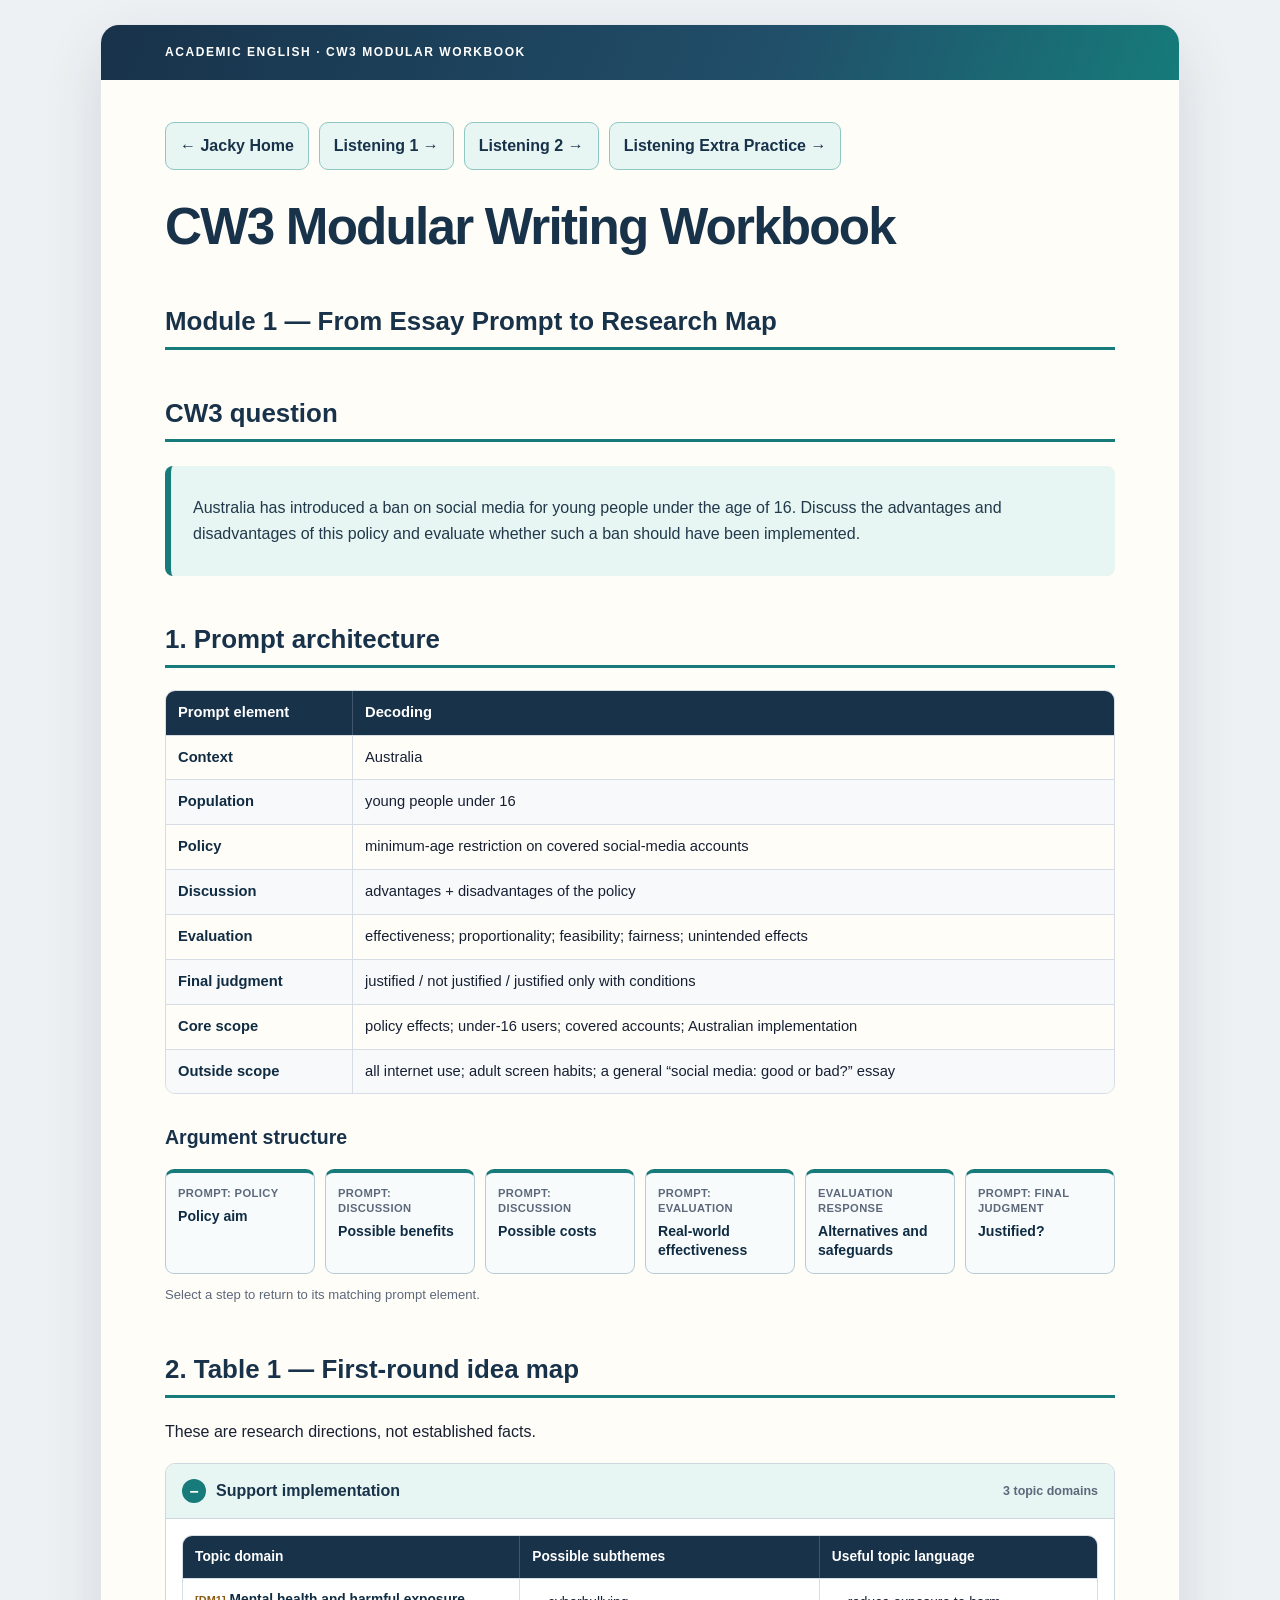
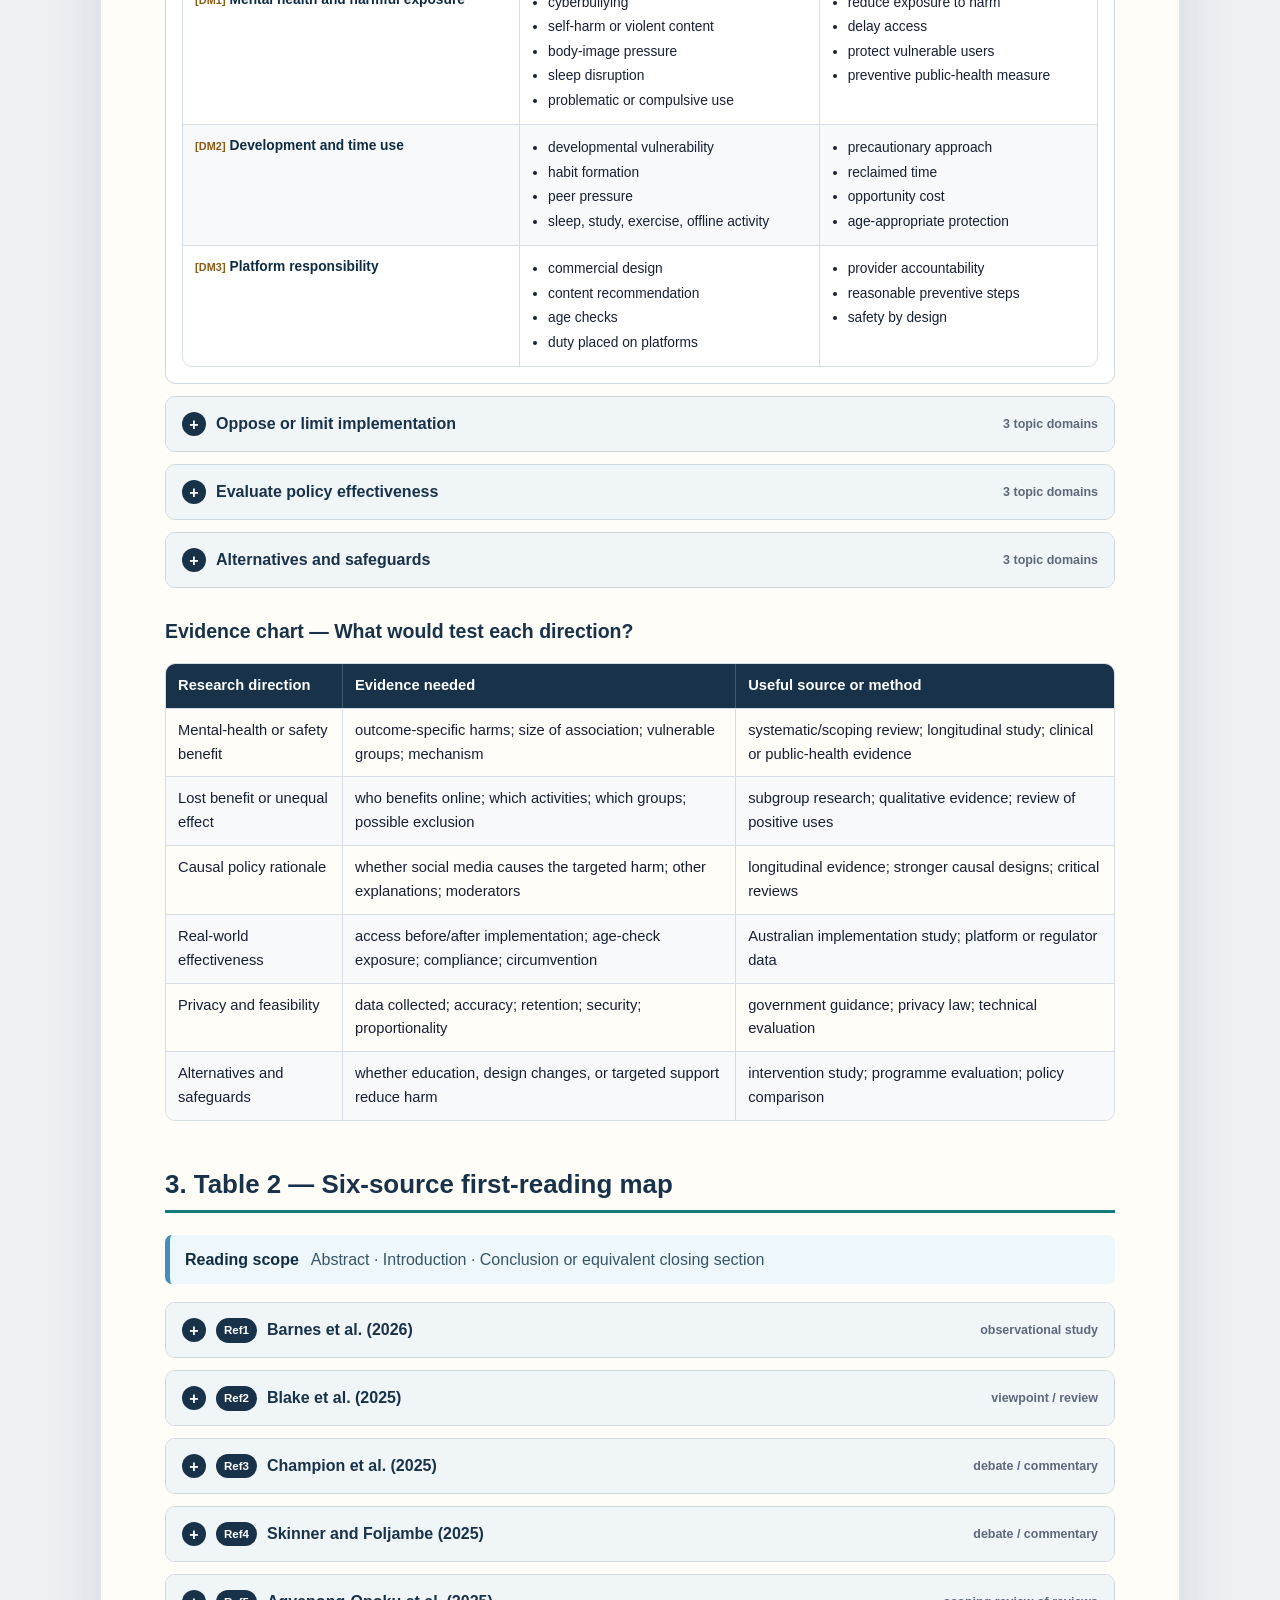
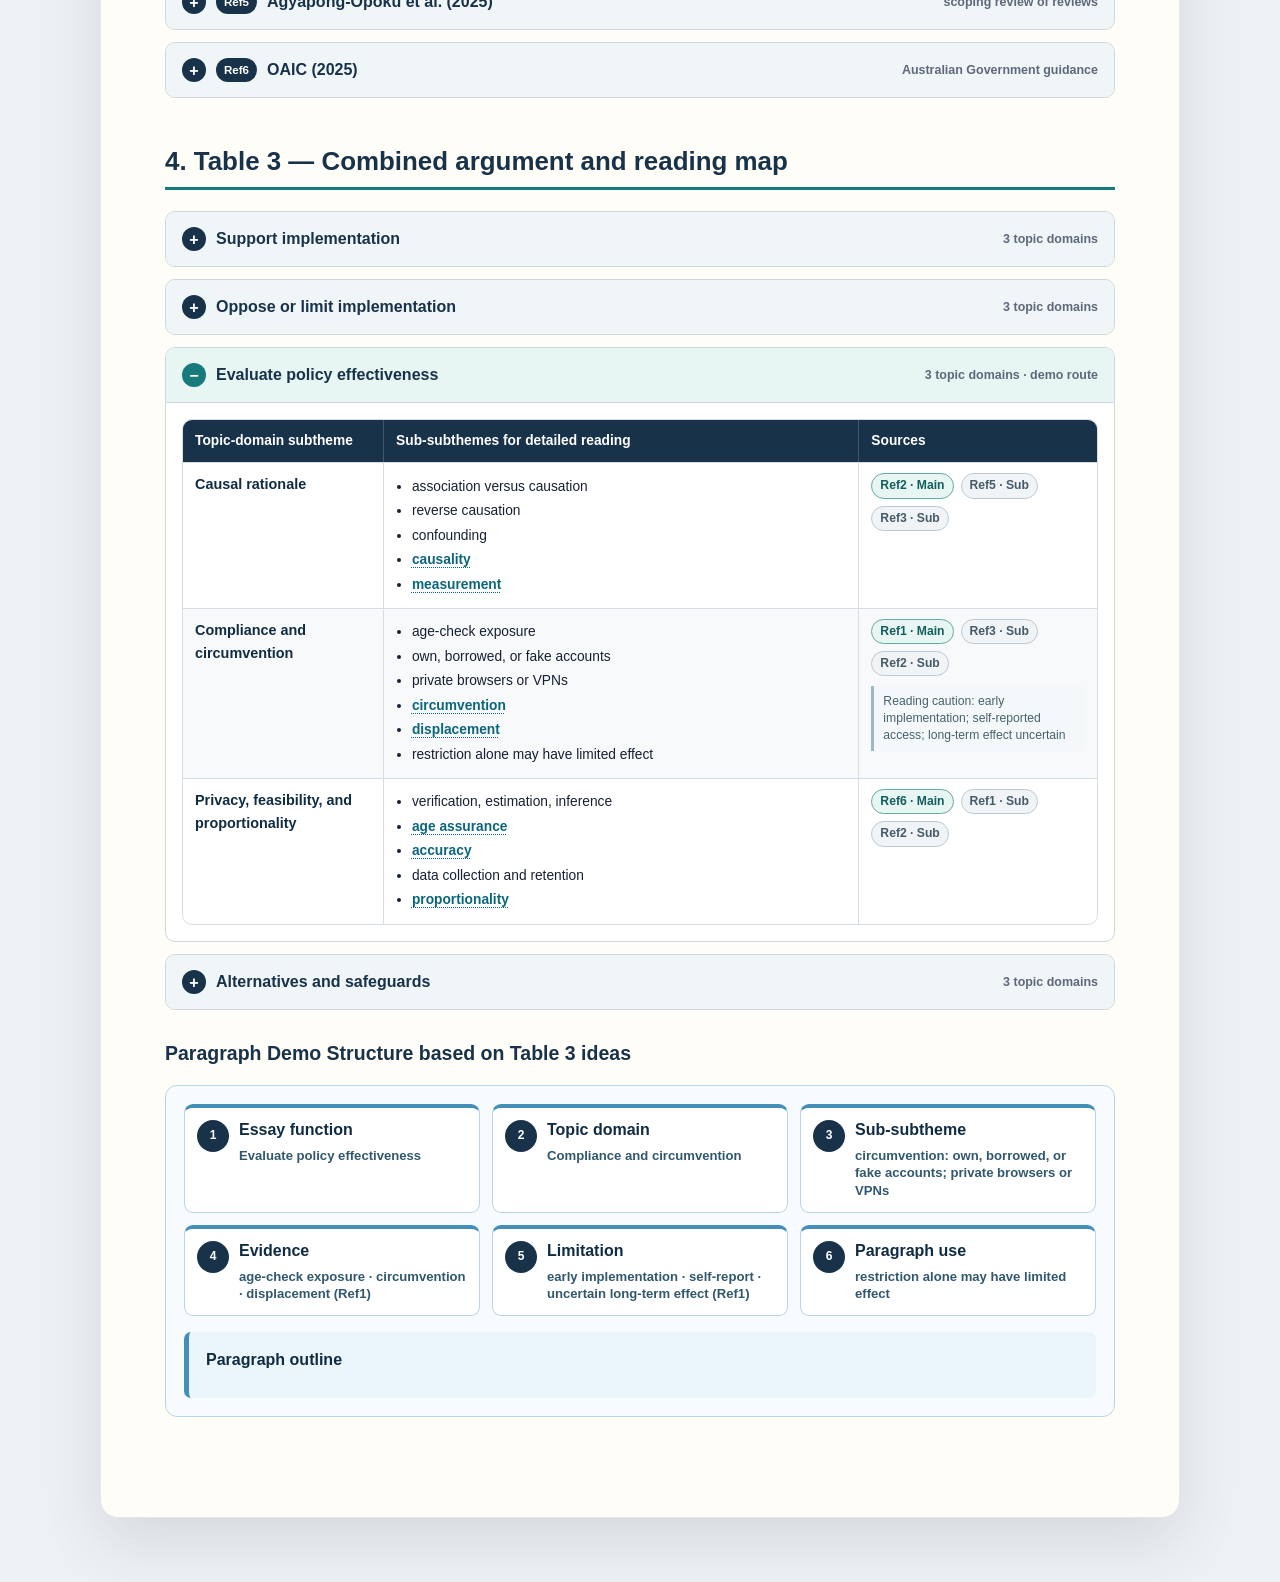
==== essay/index.html @ a4b2166b "Add Jacky learning homepage and Listening 2" ====
<!DOCTYPE html>
<html xmlns="http://www.w3.org/1999/xhtml" lang="en" xml:lang="en">
<head>
  <meta charset="utf-8" />
  <meta name="generator" content="pandoc" />
  <meta name="viewport" content="width=device-width, initial-scale=1.0, user-scalable=yes" />
  <title>Module 1 — Prompt to Research Map · Student</title>
  <style>
    code{white-space: pre-wrap;}
    span.smallcaps{font-variant: small-caps;}
    span.underline{text-decoration: underline;}
    div.column{display: inline-block; vertical-align: top; width: 50%;}
    div.hanging-indent{margin-left: 1.5em; text-indent: -1.5em;}
    ul.task-list{list-style: none;}
    .display.math{display: block; text-align: center; margin: 0.5rem auto;}
  </style>
  <style type="text/css">
:root {
--ink: #172033;
--muted: #5d687b;
--paper: #fffdf8;
--navy: #18324a;
--teal: #167b7a;
--teal-soft: #e7f5f3;
--gold: #d99b2b;
--gold-soft: #fff4d7;
--rose: #b64f64;
--rose-soft: #fff0f3;
--line: #d7dde5;
--scope: #b388ff;
--evidence: #ffd54f;
--reasoning: #64b5f6;
--caution: #ff8a9a;
--implication: #81c784;
}
* { box-sizing: border-box; }
html {
background: #eef1f4;
color: var(--ink);
scroll-behavior: smooth;
}
body {
width: min(1080px, calc(100% - 28px));
margin: 24px auto 64px;
padding: 54px 64px 72px;
background: var(--paper);
border: 1px solid #e3e6ea;
border-radius: 18px;
box-shadow: 0 22px 60px rgba(28, 43, 58, 0.12);
font-family: -apple-system, BlinkMacSystemFont, "Segoe UI", Arial, sans-serif;
font-size: 16px;
line-height: 1.62;
}
body::before {
content: "ACADEMIC ENGLISH · CW3 MODULAR WORKBOOK";
display: block;
margin: -54px -64px 42px;
padding: 18px 64px;
border-radius: 18px 18px 0 0;
background: linear-gradient(110deg, var(--navy), #214e69 62%, var(--teal));
color: #fff;
font-size: 12px;
font-weight: 800;
letter-spacing: 0.13em;
}
h1, h2, h3, h4 {
color: var(--navy);
line-height: 1.2;
break-after: avoid;
}
h1 {
margin: 0 0 8px;
font-size: clamp(2rem, 5vw, 3.2rem);
letter-spacing: -0.035em;
}
h2 {
margin-top: 48px;
padding: 0 0 10px;
border-bottom: 3px solid var(--teal);
font-size: 1.62rem;
}
h3 {
margin-top: 32px;
font-size: 1.22rem;
}
h4 {
margin: 24px 0 8px;
font-size: 1rem;
text-transform: uppercase;
letter-spacing: 0.06em;
}
p { margin: 0.7em 0; }
a {
color: #0e667b;
text-decoration-thickness: 1px;
text-underline-offset: 3px;
}
strong { color: #102c42; }
hr {
margin: 42px 0;
border: 0;
border-top: 1px solid var(--line);
}
blockquote {
margin: 24px 0;
padding: 18px 22px;
border: 0;
border-left: 6px solid var(--teal);
border-radius: 8px;
background: var(--teal-soft);
color: #21394a;
}
blockquote blockquote,
blockquote:has(strong:first-child) {
border-left-color: var(--rose);
background: var(--rose-soft);
}
code {
padding: 0.12em 0.35em;
border-radius: 4px;
background: #eef2f5;
color: #173e56;
font-family: ui-monospace, SFMono-Regular, Menlo, Consolas, monospace;
font-size: 0.9em;
}
ul, ol { padding-left: 1.4em; }
li { margin: 0.32em 0; }
table {
width: 100%;
margin: 18px 0 28px;
border-collapse: separate;
border-spacing: 0;
border: 1px solid var(--line);
border-radius: 10px;
overflow: hidden;
font-size: 0.92rem;
}
thead {
background: var(--navy);
color: #fff;
}
th {
padding: 10px 12px;
border-right: 1px solid rgba(255,255,255,0.18);
text-align: left;
vertical-align: top;
}
td {
padding: 10px 12px;
border-top: 1px solid var(--line);
border-right: 1px solid var(--line);
vertical-align: top;
}
th:last-child, td:last-child { border-right: 0; }
tbody tr:nth-child(even) { background: #f7f9fa; }
.idea-table,
.map-table {
font-size: 0.86rem;
}
.idea-table ul,
.map-table ul {
margin: 0;
padding-left: 1.15em;
}
.idea-table li,
.map-table li {
margin: 0.16em 0;
}
.map-table td[rowspan] {
width: 15%;
border-right: 3px solid #8fc8c3;
background: var(--teal-soft);
color: var(--navy);
}
.map-table td:nth-child(2) {
min-width: 150px;
}
.structure-map {
display: grid;
grid-template-columns: repeat(6, minmax(110px, 1fr));
gap: 10px;
margin: 16px 0 10px;
}
.structure-step {
min-height: 88px;
padding: 13px 12px;
border: 1px solid #b9cbd7;
border-top: 4px solid var(--teal);
border-radius: 9px;
background: #f7fbfc;
color: var(--navy);
font-family: inherit;
font-size: 0.88rem;
line-height: 1.35;
text-decoration: none;
}
a.structure-step:hover,
a.structure-step:focus-visible {
border-color: var(--teal);
background: var(--teal-soft);
outline: 3px solid rgba(22, 123, 122, 0.18);
}
.structure-step strong {
display: block;
margin-top: 6px;
}
.structure-label {
display: block;
color: var(--muted);
font-size: 0.7rem;
font-weight: 800;
letter-spacing: 0.035em;
text-transform: uppercase;
}
.map-note {
margin: 6px 0 22px;
color: var(--muted);
font-size: 0.82rem;
}
.reading-map .structure-step {
display: grid;
grid-template-columns: 26px 1fr;
gap: 8px;
align-items: center;
min-height: 68px;
border-top-color: #438fb8;
}
.reading-map .structure-step strong {
margin: 0;
}
.step-number {
display: grid;
width: 25px;
height: 25px;
place-items: center;
border-radius: 50%;
background: var(--navy);
color: #fff;
font-size: 0.75rem;
font-weight: 900;
}
.toggle-stack {
display: grid;
gap: 12px;
margin: 18px 0 28px;
}
details.knowledge-toggle {
border: 1px solid #cdd7de;
border-radius: 10px;
overflow: hidden;
background: #fff;
}
details.knowledge-toggle summary {
display: flex;
gap: 10px;
align-items: center;
padding: 14px 16px;
cursor: pointer;
list-style: none;
background: #f0f5f7;
color: var(--navy);
}
details.knowledge-toggle summary::-webkit-details-marker {
display: none;
}
details.knowledge-toggle summary::before {
content: "+";
display: grid;
width: 24px;
height: 24px;
flex: 0 0 24px;
place-items: center;
border-radius: 50%;
background: var(--navy);
color: #fff;
font-size: 1rem;
font-weight: 900;
}
details.knowledge-toggle[open] summary::before {
content: "−";
background: var(--teal);
}
details.knowledge-toggle[open] summary {
border-bottom: 1px solid #cdd7de;
background: var(--teal-soft);
}
.toggle-title {
min-width: 0;
flex: 1 1 auto;
font-weight: 850;
}
.toggle-meta {
flex: 0 0 auto;
color: var(--muted);
font-size: 0.78rem;
font-weight: 750;
}
.toggle-body {
padding: 16px;
}
.toggle-body > table {
margin: 0;
}
.source-rank {
flex: 0 0 auto;
padding: 3px 8px;
border-radius: 999px;
background: var(--navy);
color: #fff;
font-size: 0.72rem;
font-weight: 900;
}
.section-scope {
display: flex;
gap: 12px;
align-items: baseline;
margin: 16px 0 10px;
padding: 12px 15px;
border-left: 5px solid #438fb8;
border-radius: 7px;
background: #eef7fb;
}
.section-scope span {
color: #365569;
}
.source-card h3 {
margin: 0 0 14px;
font-size: 1.03rem;
}
.source-card h3 a {
color: #0d6075;
}
.source-card-grid {
display: grid;
grid-template-columns: repeat(2, minmax(0, 1fr));
gap: 12px;
}
.source-card-grid section {
padding: 13px 15px;
border: 1px solid #d8e0e6;
border-radius: 8px;
background: #fbfcfd;
}
.source-card-grid h4 {
margin: 0 0 8px;
color: #35586b;
font-size: 0.76rem;
letter-spacing: 0.045em;
}
.source-card-grid ul {
margin: 0;
padding-left: 1.15em;
}
.keyword-list,
.source-role-list {
display: flex;
flex-wrap: wrap;
gap: 7px;
}
.keyword-map {
display: inline-flex;
gap: 4px;
align-items: center;
}
.domain-mark {
display: inline-block;
white-space: nowrap;
color: #8a5a12;
font-size: 0.68rem;
font-weight: 900;
letter-spacing: 0.01em;
}
.theme-keyword,
.source-role {
display: inline-block;
padding: 4px 8px;
border-radius: 999px;
font-size: 0.76rem;
font-weight: 800;
line-height: 1.25;
scroll-margin-top: 32px;
}
.theme-keyword {
border: 1px solid #a9c8d5;
background: #eef7fb;
color: #214a60;
}
.theme-keyword:target {
outline: 4px solid rgba(217, 155, 43, 0.34);
background: var(--gold-soft);
}
.jump-link {
color: #0a667b;
font-weight: 750;
text-decoration-style: dotted;
}
.source-role {
text-decoration: none;
}
.source-role.main {
border: 1px solid #69aaa5;
background: var(--teal-soft);
color: #125e5d;
}
.source-role.sub {
border: 1px solid #bdc9d2;
background: #f1f4f6;
color: #465b69;
}
.table3-stack {
margin-top: 14px;
}
.combined-map {
width: 100%;
table-layout: fixed;
}
.combined-map .col-topic { width: 22%; }
.combined-map .col-reading { width: 52%; }
.combined-map .col-sources { width: 26%; }
.combined-map td:first-child {
color: var(--navy);
font-size: 0.9rem;
}
.source-caution {
display: block;
margin-top: 10px;
padding: 7px 9px;
border-left: 3px solid #9ab8c8;
background: #f4f8fa;
color: #47616f;
font-size: 0.76rem;
line-height: 1.4;
}
.demo-target {
transition: background-color 160ms ease, box-shadow 160ms ease;
}
.demo-target.demo-selected {
border-radius: 5px;
background: #d6effa;
box-shadow: 0 0 0 3px #d6effa;
}
li.demo-target.demo-selected {
margin-top: 3px;
margin-bottom: 3px;
padding: 3px 6px;
}
summary.demo-target.demo-selected {
border-radius: 0;
background: #dff3fb;
box-shadow: inset 5px 0 0 #438fb8;
}
.paragraph-demo {
margin: 16px 0 28px;
padding: 18px;
border: 1px solid #b9d6e4;
border-radius: 12px;
background: #f8fbfd;
}
.demo-steps {
display: grid;
grid-template-columns: repeat(3, minmax(0, 1fr));
gap: 12px;
}
.demo-step {
display: grid;
grid-template-columns: 32px minmax(0, 1fr);
gap: 10px;
align-items: start;
min-height: 84px;
padding: 12px;
border: 1px solid #b9d6e4;
border-top: 4px solid #438fb8;
border-radius: 9px;
background: #fff;
color: var(--navy);
font: inherit;
text-align: left;
cursor: pointer;
}
.demo-step:hover,
.demo-step:focus-visible {
border-color: var(--teal);
outline: 3px solid rgba(22, 123, 122, 0.18);
}
.demo-step[aria-pressed="true"] {
border-color: #438fb8;
background: #eaf6fb;
}
.demo-step strong {
display: block;
line-height: 1.25;
}
.demo-choice {
display: block;
margin-top: 7px;
color: #31586d;
font-size: 0.82rem;
font-weight: 650;
line-height: 1.35;
}
.demo-outline {
margin-top: 16px;
padding: 15px 17px;
border-left: 5px solid #438fb8;
border-radius: 7px;
background: #eaf6fb;
}
.demo-outline-root {
display: grid;
gap: 10px;
margin: 10px 0 0;
padding: 0;
list-style: none;
}
.demo-outline-group {
padding: 10px 12px;
border: 1px solid #b9d6e4;
border-radius: 7px;
background: #fff;
}
.demo-outline-group > ul {
margin: 7px 0 0;
padding-left: 1.25em;
}
.demo-outline-item {
margin: 6px 0;
}
.research-gap {
margin-top: 5px;
padding: 5px 7px;
border-radius: 5px;
background: var(--gold-soft);
color: #765018;
font-family: inherit;
font-size: 0.8rem;
font-style: italic;
}
.lesson-meta,
.teacher-panel,
.answer-panel,
.model-card,
.practice-card,
.checkpoint {
margin: 22px 0;
padding: 18px 22px;
border-radius: 10px;
break-inside: avoid;
}
.lesson-meta {
border: 1px solid #b9d9d7;
background: var(--teal-soft);
}
.knowledge-strip {
display: grid;
grid-template-columns: max-content 1fr;
gap: 14px;
align-items: start;
margin: 20px 0;
padding: 14px 18px;
border-left: 6px solid var(--teal);
border-radius: 8px;
background: #edf7f6;
}
.knowledge-strip strong {
color: #0f5f5e;
font-size: 0.78rem;
letter-spacing: 0.08em;
text-transform: uppercase;
}
.knowledge-strip.warning {
border-left-color: var(--gold);
background: var(--gold-soft);
}
.knowledge-strip.warning strong { color: #80570c; }
.teacher-panel {
border: 1px solid #e8b9c4;
border-left: 6px solid var(--rose);
background: var(--rose-soft);
}
.teacher-panel::before {
content: "CRYSTAL NOTE";
display: block;
margin-bottom: 7px;
color: #983b50;
font-size: 0.75rem;
font-weight: 900;
letter-spacing: 0.1em;
}
.answer-panel {
border: 1px solid #e5c77f;
border-left: 6px solid var(--gold);
background: var(--gold-soft);
}
.answer-panel::before {
content: "ANSWER / CHECK";
display: block;
margin-bottom: 7px;
color: #80570c;
font-size: 0.75rem;
font-weight: 900;
letter-spacing: 0.1em;
}
.model-card {
border: 1px solid #aecbdc;
border-left: 6px solid #438fb8;
background: #eef7fb;
}
.practice-card {
border: 1px dashed #9ca8b6;
background: #fbfcfd;
}
.checkpoint {
border: 2px solid var(--teal);
background: #f5fbfa;
}
.write-lines {
min-height: 86px;
margin: 12px 0 22px;
background-image: repeating-linear-gradient(
to bottom,
transparent 0,
transparent 29px,
#b9c2cc 30px
);
}
.write-lines.short { min-height: 56px; }
.write-lines.tall { min-height: 145px; }
.annotation-key {
display: grid;
grid-template-columns: repeat(5, minmax(135px, 1fr));
gap: 12px;
margin: 18px 0 26px;
}
.key-card {
display: flex;
flex-direction: column;
gap: 7px;
min-height: 152px;
padding: 14px;
border-radius: 8px;
border: 1px solid rgba(23,32,51,0.12);
font-size: 0.85rem;
}
.key-card strong {
font-size: 0.78rem;
letter-spacing: 0.035em;
}
.key-card .key-question {
min-height: 3.5em;
padding-bottom: 7px;
border-bottom: 1px solid rgba(23,32,51,0.15);
color: #20344a;
font-weight: 750;
line-height: 1.35;
}
.key-card.scope { background: color-mix(in srgb, var(--scope) 38%, white); }
.key-card.evidence { background: color-mix(in srgb, var(--evidence) 45%, white); }
.key-card.reasoning { background: color-mix(in srgb, var(--reasoning) 40%, white); }
.key-card.caution { background: color-mix(in srgb, var(--caution) 38%, white); }
.key-card.implication { background: color-mix(in srgb, var(--implication) 40%, white); }
.annotation-logic {
display: grid;
grid-template-columns: repeat(5, minmax(0, 1fr));
gap: 12px;
margin: 18px 0;
}
.logic-step {
display: grid;
grid-template-columns: 36px 1fr;
gap: 11px;
align-items: start;
padding: 15px;
border: 1px solid #b9cbd5;
border-radius: 10px;
background: #f5f8fa;
}
.logic-step p {
margin: 5px 0 0;
color: #415267;
font-size: 0.9rem;
line-height: 1.45;
}
.step-number {
display: grid;
width: 32px;
height: 32px;
place-items: center;
border-radius: 50%;
background: var(--navy);
color: #fff;
font-weight: 900;
}
.worked-code {
display: grid;
gap: 7px;
margin: 22px 0 28px;
padding: 18px 20px;
border: 1px solid #a9c7d9;
border-left: 6px solid #438fb8;
border-radius: 10px;
background: #f0f7fb;
}
.worked-code > strong {
margin-bottom: 3px;
font-size: 1rem;
}
.worked-code span {
padding-left: 14px;
border-left: 2px solid #b9d4e3;
}
.screening-map {
grid-template-columns: repeat(5, minmax(0, 1fr));
}
.source-screen-card {
margin: 16px 0 26px;
border: 1px solid #b9d6e4;
border-radius: 10px;
background: #f8fbfd;
overflow: hidden;
}
.source-screen-card dl,
.source-profile dl {
margin: 0;
}
.source-screen-card dl > div {
display: grid;
grid-template-columns: 150px 1fr;
border-bottom: 1px solid #dce7ed;
}
.source-screen-card dl > div:last-child {
border-bottom: 0;
}
.source-screen-card dt,
.source-screen-card dd,
.source-profile dt,
.source-profile dd {
margin: 0;
padding: 10px 12px;
}
.source-screen-card dt,
.source-profile dt {
color: var(--navy);
font-weight: 850;
}
.method-note {
display: grid;
grid-template-columns: max-content 1fr;
gap: 13px;
align-items: start;
margin: 18px 0 28px;
padding: 14px 16px;
border: 1px solid #c8d0d7;
border-left: 5px solid #7d8791;
border-radius: 8px;
background: #f5f6f7;
}
.method-note p {
margin: 4px 0 0;
color: #56616c;
font-size: 0.86rem;
}
.source-profile-grid {
display: grid;
grid-template-columns: repeat(3, minmax(0, 1fr));
gap: 14px;
margin: 18px 0 28px;
}
.source-profile {
padding: 16px;
border: 1px solid #b9d6e4;
border-top: 5px solid #438fb8;
border-radius: 10px;
background: #f8fbfd;
}
.source-profile h3 {
margin: 8px 0 12px;
font-size: 1rem;
}
.source-profile dl > div {
border-top: 1px solid #dce7ed;
}
.source-profile dt {
padding: 8px 0 2px;
font-size: 0.76rem;
letter-spacing: 0.04em;
text-transform: uppercase;
}
.source-profile dd {
padding: 0 0 8px;
font-size: 0.86rem;
}
.evidence-role-map {
display: grid;
grid-template-columns: repeat(4, minmax(0, 1fr));
gap: 12px;
margin: 16px 0 24px;
}
.evidence-role-map > div,
.essay-plan-strip > div {
padding: 12px;
border: 1px solid #c6d8e2;
border-radius: 8px;
background: #f5f9fb;
}
.evidence-role-map strong,
.essay-plan-strip strong {
display: block;
color: var(--navy);
}
.evidence-role-map span,
.essay-plan-strip span {
display: block;
margin-top: 4px;
color: #566574;
font-size: 0.82rem;
line-height: 1.35;
}
.essay-plan-strip {
display: grid;
grid-template-columns: repeat(5, minmax(0, 1fr));
gap: 10px;
margin: 16px 0 24px;
}
details.note-group {
margin: 16px 0;
border: 1px solid var(--line);
border-radius: 10px;
background: #fff;
overflow: hidden;
}
details.note-group summary {
padding: 14px 18px;
cursor: pointer;
background: #f1f5f7;
color: var(--navy);
font-weight: 800;
}
details.note-group[open] summary {
border-bottom: 1px solid var(--line);
background: #e8f2f2;
}
.note-wrap { overflow-x: auto; }
.note-table {
margin: 0;
border: 0;
border-radius: 0;
table-layout: fixed;
font-size: 0.78rem;
}
.student-note-table { min-width: 1040px; }
.teacher-note-table { min-width: 1420px; }
.note-table th {
white-space: normal;
vertical-align: bottom;
}
.note-table td {
vertical-align: top;
}
.note-table td:first-child {
white-space: nowrap;
font-weight: 800;
}
.student-note-table th:nth-child(1) { width: 7%; }
.student-note-table th:nth-child(2) { width: 13%; }
.student-note-table th:nth-child(3) { width: 11%; }
.student-note-table th:nth-child(4) { width: 25%; }
.student-note-table th:nth-child(5) { width: 44%; }
.teacher-note-table th:nth-child(1) { width: 5%; }
.teacher-note-table th:nth-child(2) { width: 10%; }
.teacher-note-table th:nth-child(3) { width: 8%; }
.teacher-note-table th:nth-child(4) { width: 9%; }
.teacher-note-table th:nth-child(5) { width: 19%; }
.teacher-note-table th:nth-child(6) { width: 34%; }
.teacher-note-table th:nth-child(7) { width: 15%; }
.ref-label {
display: inline-block;
padding: 3px 7px;
border-radius: 999px;
background: var(--navy);
color: #fff;
font-size: 0.72rem;
font-weight: 900;
line-height: 1.2;
}
.ref-name {
display: block;
margin-top: 6px;
color: #526273;
font-size: 0.74rem;
line-height: 1.3;
}
.tag-stack {
display: flex;
flex-wrap: wrap;
gap: 5px;
}
.tag-method {
border: 1px solid #aeb6bd;
background: #e7eaed;
color: #3f4952;
}
.theme-linkage strong {
display: block;
color: var(--navy);
line-height: 1.3;
}
.theme-linkage ul,
.annotation-note-bullets,
.teacher-check-list {
margin: 6px 0 0;
padding-left: 1.15em;
}
.theme-linkage li,
.annotation-note-bullets li,
.teacher-check-list li {
margin: 4px 0;
line-height: 1.35;
}
.annotation-note-bullets strong,
.teacher-check-list strong {
color: #31485c;
}
.annotation-id-button {
padding: 4px 8px;
border: 1px solid #7aa8bb;
border-radius: 6px;
background: #edf7fa;
color: #0a5e75;
font: inherit;
font-size: 0.82rem;
font-weight: 900;
line-height: 1.2;
text-decoration: underline;
text-decoration-thickness: 1px;
text-underline-offset: 2px;
cursor: pointer;
}
.annotation-id-button:hover,
.annotation-id-button:focus-visible,
.annotation-id-button[aria-expanded="true"] {
border-color: var(--teal);
outline: 3px solid rgba(22, 123, 122, 0.18);
background: #dff2f1;
}
.excerpt-popover[hidden] { display: none !important; }
.excerpt-popover {
position: fixed;
z-index: 1000;
width: min(430px, calc(100vw - 24px));
max-height: min(72vh, 540px);
overflow: auto;
padding: 0;
border: 1px solid #7891a3;
border-radius: 12px;
background: #fffef9;
box-shadow: 0 18px 45px rgba(19, 39, 55, 0.28);
}
.excerpt-popover-head {
display: flex;
gap: 12px;
align-items: center;
justify-content: space-between;
padding: 12px 14px;
border-bottom: 1px solid #cfd8df;
background: var(--navy);
color: #fff;
}
.excerpt-popover-head strong { color: #fff; }
.excerpt-close {
display: grid;
width: 30px;
height: 30px;
flex: 0 0 30px;
place-items: center;
padding: 0;
border: 1px solid rgba(255,255,255,0.5);
border-radius: 50%;
background: transparent;
color: #fff;
font-size: 1.3rem;
line-height: 1;
cursor: pointer;
}
.excerpt-close:focus-visible {
outline: 3px solid rgba(255,255,255,0.45);
}
.excerpt-source {
margin: 0;
padding: 11px 16px 0;
color: #526175;
font-size: 0.82rem;
font-weight: 800;
}
.excerpt-quote {
margin: 10px 16px 12px;
padding: 14px 16px;
border-left-color: var(--gold);
background: #fff8e8;
color: #24364a;
font-family: Georgia, "Times New Roman", serif;
font-size: 0.97rem;
line-height: 1.55;
}
.excerpt-boundary {
margin: 0;
padding: 0 16px 14px;
color: #697588;
font-size: 0.75rem;
}
.tag {
display: inline-block;
padding: 3px 7px;
border: 1px solid rgba(23,32,51,0.18);
border-radius: 999px;
color: #162438;
font-size: 0.72rem;
font-weight: 900;
letter-spacing: 0.02em;
white-space: nowrap;
}
.tag-scope { background: var(--scope); }
.tag-evidence { background: var(--evidence); }
.tag-reasoning { background: var(--reasoning); }
.tag-caution { background: var(--caution); }
.tag-implication { background: var(--implication); }
.source-map {
border-top: 5px solid var(--rose);
}
.source-map th { background: #703748; }
.small {
color: var(--muted);
font-size: 0.84rem;
}
.status-badge {
display: inline-block;
margin: 4px 0 18px;
padding: 5px 10px;
border-radius: 999px;
background: #e9edf2;
color: #465468;
font-size: 0.78rem;
font-weight: 800;
}
@media (max-width: 760px) {
body {
width: 100%;
margin: 0;
padding: 34px 20px 54px;
border: 0;
border-radius: 0;
box-shadow: none;
}
body::before {
margin: -34px -20px 32px;
padding: 15px 20px;
border-radius: 0;
}
.knowledge-strip { grid-template-columns: 1fr; gap: 5px; }
.annotation-logic { grid-template-columns: 1fr; }
.annotation-key { grid-template-columns: 1fr 1fr; }
.key-card { min-height: 0; }
.key-card .key-question { min-height: 0; }
.structure-map { grid-template-columns: 1fr 1fr; }
.demo-steps { grid-template-columns: 1fr; }
.source-card-grid { grid-template-columns: 1fr; }
.source-profile-grid,
.evidence-role-map,
.essay-plan-strip { grid-template-columns: 1fr; }
.source-screen-card dl > div { grid-template-columns: 1fr; }
.source-screen-card dd { padding-top: 0; }
details.knowledge-toggle summary { flex-wrap: wrap; }
.toggle-meta { width: 100%; padding-left: 34px; }
.section-scope { display: grid; gap: 3px; }
table { display: block; overflow-x: auto; }
}
@page {
size: A4;
margin: 14mm;
}
@media print {
html { background: #fff; }
body {
width: auto;
margin: 0;
padding: 0;
border: 0;
border-radius: 0;
box-shadow: none;
font-size: 10.5pt;
}
body::before {
margin: 0 0 18px;
padding: 10px 14px;
border-radius: 0;
}
h1 { font-size: 24pt; }
h2 { margin-top: 28px; font-size: 17pt; }
h3 { font-size: 13pt; }
a { color: inherit; text-decoration: none; }
table { font-size: 8.4pt; }
th, td { padding: 6px 7px; }
.idea-table, .map-table { font-size: 7.8pt; }
.idea-table tr, .map-table tr { break-inside: avoid; }
.structure-map { grid-template-columns: repeat(3, 1fr); }
.structure-step { min-height: 0; padding: 8px; }
.demo-steps { grid-template-columns: repeat(2, 1fr); }
.demo-step { min-height: 0; padding: 8px; }
.demo-choice[hidden] { display: block !important; }
.demo-outline-group[hidden],
.demo-outline-item[hidden] { display: list-item !important; }
.demo-target { background: #dff3fb !important; }
details.knowledge-toggle { break-inside: auto; }
details.source-toggle,
details.idea-toggle {
break-inside: avoid-page;
page-break-inside: avoid;
}
details.knowledge-toggle summary { break-after: avoid; }
details.knowledge-toggle summary::before { display: none; }
details.knowledge-toggle > .toggle-body { display: block !important; }
.source-card-grid { grid-template-columns: 1fr 1fr; }
.source-card-grid section { break-inside: avoid; }
.theme-keyword, .source-role { padding: 2px 5px; }
.source-profile-grid { grid-template-columns: repeat(3, 1fr); gap: 7px; }
.source-profile { padding: 9px; }
.source-profile dt,
.source-profile dd { font-size: 7pt; }
.evidence-role-map { grid-template-columns: repeat(4, 1fr); gap: 6px; }
.essay-plan-strip { grid-template-columns: repeat(5, 1fr); gap: 5px; }
.note-table { font-size: 6.5pt; }
.student-note-table,
.teacher-note-table { min-width: 0; width: 100%; }
.jump-link { color: inherit; text-decoration: none; }
details.note-group > * { display: block !important; }
details.note-group summary { break-after: avoid; }
.annotation-id-button {
padding: 0;
border: 0;
outline: 0;
background: transparent;
color: inherit;
text-decoration: none;
}
.excerpt-popover { display: none !important; }
.teacher-panel, .answer-panel, .model-card, .practice-card, .checkpoint {
break-inside: avoid;
}
}
</style>
<style>
.workspace-resource-nav{display:flex;gap:10px;flex-wrap:wrap;margin:0 0 26px}.workspace-resource-link{display:inline-flex;padding:10px 14px;border:1px solid #8fc8c3;border-radius:9px;background:var(--teal-soft);color:var(--navy);font-weight:800;text-decoration:none}.workspace-resource-link:hover,.workspace-resource-link:focus-visible{border-color:var(--teal);outline:3px solid rgba(22,123,122,.18)}@media print{.workspace-resource-nav{display:none}}
</style>
  <!--[if lt IE 9]>
    <script src="//cdnjs.cloudflare.com/ajax/libs/html5shiv/3.7.3/html5shiv-printshiv.min.js"></script>
  <![endif]-->
</head>
<body>
<nav class="workspace-resource-nav" aria-label="Jacky learning resources">
<a class="workspace-resource-link" href="../">← Jacky Home</a>
<a class="workspace-resource-link" href="../listening-practice/">Listening 1 →</a>
<a class="workspace-resource-link" href="../listening-round-2/">Listening 2 →</a>
<a class="workspace-resource-link" href="../extra-listening-practice/">Listening Extra Practice →</a>
</nav>
<h1 id="cw3-modular-writing-workbook">CW3 Modular Writing Workbook</h1>
<h2 id="module-1--from-essay-prompt-to-research-map">Module 1 — From Essay Prompt to Research Map</h2>
<h2 id="cw3-question">CW3 question</h2>
<blockquote>
<p>Australia has introduced a ban on social media for young people under the age of 16. Discuss the advantages and disadvantages of this policy and evaluate whether such a ban should have been implemented.</p>
</blockquote>
<h2 id="1-prompt-architecture">1. Prompt architecture</h2>
<table>
<thead>
<tr class="header">
<th>Prompt element</th>
<th>Decoding</th>
</tr>
</thead>
<tbody>
<tr class="odd">
<td><strong>Context</strong> <span id="prompt-context"></span></td>
<td>Australia</td>
</tr>
<tr class="even">
<td><strong>Population</strong> <span id="prompt-population"></span></td>
<td>young people under 16</td>
</tr>
<tr class="odd">
<td><strong>Policy</strong> <span id="prompt-policy"></span></td>
<td>minimum-age restriction on covered social-media accounts</td>
</tr>
<tr class="even">
<td><strong>Discussion</strong> <span id="prompt-discussion"></span></td>
<td>advantages + disadvantages of the policy</td>
</tr>
<tr class="odd">
<td><strong>Evaluation</strong> <span id="prompt-evaluation"></span></td>
<td>effectiveness; proportionality; feasibility; fairness; unintended effects</td>
</tr>
<tr class="even">
<td><strong>Final judgment</strong> <span id="prompt-judgment"></span></td>
<td>justified / not justified / justified only with conditions</td>
</tr>
<tr class="odd">
<td><strong>Core scope</strong> <span id="prompt-scope"></span></td>
<td>policy effects; under-16 users; covered accounts; Australian implementation</td>
</tr>
<tr class="even">
<td><strong>Outside scope</strong></td>
<td>all internet use; adult screen habits; a general “social media: good or bad?” essay</td>
</tr>
</tbody>
</table>
<h3 id="argument-structure">Argument structure</h3>
<div class="structure-map argument-map" aria-label="Argument structure mapped to the prompt">
  <a class="structure-step" href="#prompt-policy">
    <span class="structure-label">Prompt: Policy</span>
    <strong>Policy aim</strong>
  </a>
  <a class="structure-step" href="#prompt-discussion">
    <span class="structure-label">Prompt: Discussion</span>
    <strong>Possible benefits</strong>
  </a>
  <a class="structure-step" href="#prompt-discussion">
    <span class="structure-label">Prompt: Discussion</span>
    <strong>Possible costs</strong>
  </a>
  <a class="structure-step" href="#prompt-evaluation">
    <span class="structure-label">Prompt: Evaluation</span>
    <strong>Real-world effectiveness</strong>
  </a>
  <a class="structure-step" href="#prompt-evaluation">
    <span class="structure-label">Evaluation response</span>
    <strong>Alternatives and safeguards</strong>
  </a>
  <a class="structure-step" href="#prompt-judgment">
    <span class="structure-label">Prompt: Final judgment</span>
    <strong>Justified?</strong>
  </a>
</div>

<p class="map-note">Select a step to return to its matching prompt element.</p>

<h2 id="2-table-1--first-round-idea-map">2. Table 1 — First-round idea map</h2>
<p>These are research directions, not established facts.</p>
<div class="toggle-stack">
  <details class="knowledge-toggle idea-toggle" open>
    <summary>
      <span class="toggle-title">Support implementation</span>
      <span class="toggle-meta">3 topic domains</span>
    </summary>
    <div class="toggle-body">
      <table class="idea-table">
        <thead>
          <tr>
            <th>Topic domain</th>
            <th>Possible subthemes</th>
            <th>Useful topic language</th>
          </tr>
        </thead>
        <tbody>
          <tr>
            <td><span class="domain-mark">[DM1]</span> <strong>Mental health and harmful exposure</strong></td>
            <td>
              <ul>
                <li>cyberbullying</li>
                <li>self-harm or violent content</li>
                <li>body-image pressure</li>
                <li>sleep disruption</li>
                <li>problematic or compulsive use</li>
              </ul>
            </td>
            <td>
              <ul>
                <li>reduce exposure to harm</li>
                <li>delay access</li>
                <li>protect vulnerable users</li>
                <li>preventive public-health measure</li>
              </ul>
            </td>
          </tr>
          <tr>
            <td><span class="domain-mark">[DM2]</span> <strong>Development and time use</strong></td>
            <td>
              <ul>
                <li>developmental vulnerability</li>
                <li>habit formation</li>
                <li>peer pressure</li>
                <li>sleep, study, exercise, offline activity</li>
              </ul>
            </td>
            <td>
              <ul>
                <li>precautionary approach</li>
                <li>reclaimed time</li>
                <li>opportunity cost</li>
                <li>age-appropriate protection</li>
              </ul>
            </td>
          </tr>
          <tr>
            <td><span class="domain-mark">[DM3]</span> <strong>Platform responsibility</strong></td>
            <td>
              <ul>
                <li>commercial design</li>
                <li>content recommendation</li>
                <li>age checks</li>
                <li>duty placed on platforms</li>
              </ul>
            </td>
            <td>
              <ul>
                <li>provider accountability</li>
                <li>reasonable preventive steps</li>
                <li>safety by design</li>
              </ul>
            </td>
          </tr>
        </tbody>
      </table>
    </div>
  </details>

  <details class="knowledge-toggle idea-toggle">
    <summary>
      <span class="toggle-title">Oppose or limit implementation</span>
      <span class="toggle-meta">3 topic domains</span>
    </summary>
    <div class="toggle-body">
      <table class="idea-table">
        <thead>
          <tr>
            <th>Topic domain</th>
            <th>Possible subthemes</th>
            <th>Useful topic language</th>
          </tr>
        </thead>
        <tbody>
          <tr>
            <td><span class="domain-mark">[DM4]</span> <strong>Social connection and access</strong></td>
            <td>
              <ul>
                <li>peer connection</li>
                <li>self-expression</li>
                <li>mental-health information</li>
                <li>support for hard-to-reach users</li>
              </ul>
            </td>
            <td>
              <ul>
                <li>loss of beneficial use</li>
                <li>access to support</li>
                <li>online community</li>
                <li>social inclusion</li>
              </ul>
            </td>
          </tr>
          <tr>
            <td><span class="domain-mark">[DM5]</span> <strong>Fairness and unequal effects</strong></td>
            <td>
              <ul>
                <li>marginalised users</li>
                <li>neurodiverse users</li>
                <li>rural or isolated users</li>
                <li>different family resources</li>
              </ul>
            </td>
            <td>
              <ul>
                <li>unequal impact</li>
                <li>one-size-fits-all policy</li>
                <li>disproportionate burden</li>
              </ul>
            </td>
          </tr>
          <tr>
            <td><span class="domain-mark">[DM6]</span> <strong>Skills, disclosure, and hidden use</strong></td>
            <td>
              <ul>
                <li>digital literacy</li>
                <li>resilience</li>
                <li>help-seeking</li>
                <li>fear of admitting hidden use</li>
              </ul>
            </td>
            <td>
              <ul>
                <li>does not build skills</li>
                <li>reduced disclosure</li>
                <li>unsupported return to online spaces</li>
              </ul>
            </td>
          </tr>
        </tbody>
      </table>
    </div>
  </details>

  <details class="knowledge-toggle idea-toggle">
    <summary>
      <span class="toggle-title">Evaluate policy effectiveness</span>
      <span class="toggle-meta">3 topic domains</span>
    </summary>
    <div class="toggle-body">
      <table class="idea-table">
        <thead>
          <tr>
            <th>Topic domain</th>
            <th>Possible subthemes</th>
            <th>Useful topic language</th>
          </tr>
        </thead>
        <tbody>
          <tr>
            <td><span class="domain-mark">[DM7]</span> <strong>Causal evidence</strong></td>
            <td>
              <ul>
                <li>association versus causation</li>
                <li>other causes of poor mental health</li>
                <li>type and quality of use</li>
                <li>different users and contexts</li>
              </ul>
            </td>
            <td>
              <ul>
                <li>causal pathway</li>
                <li>confounding factor</li>
                <li>heterogeneous effects</li>
                <li>evidence quality</li>
              </ul>
            </td>
          </tr>
          <tr>
            <td><span class="domain-mark">[DM8]</span> <strong>Compliance and circumvention</strong></td>
            <td>
              <ul>
                <li>incomplete age checks</li>
                <li>fake or borrowed accounts</li>
                <li>VPNs and private browsers</li>
                <li>movement to less-regulated platforms</li>
              </ul>
            </td>
            <td>
              <ul>
                <li>implementation fidelity</li>
                <li>circumvention</li>
                <li>displacement effect</li>
                <li>real-world compliance</li>
              </ul>
            </td>
          </tr>
          <tr>
            <td><span class="domain-mark">[DM9]</span> <strong>Privacy and feasibility</strong></td>
            <td>
              <ul>
                <li>identity documents</li>
                <li>biometric or behavioural data</li>
                <li>accuracy of age decisions</li>
                <li>data retention and breach risk</li>
              </ul>
            </td>
            <td>
              <ul>
                <li>age assurance</li>
                <li>data minimisation</li>
                <li>necessary and proportionate</li>
                <li>low-intrusion method</li>
              </ul>
            </td>
          </tr>
        </tbody>
      </table>
    </div>
  </details>

  <details class="knowledge-toggle idea-toggle">
    <summary>
      <span class="toggle-title">Alternatives and safeguards</span>
      <span class="toggle-meta">3 topic domains</span>
    </summary>
    <div class="toggle-body">
      <table class="idea-table">
        <thead>
          <tr>
            <th>Topic domain</th>
            <th>Possible subthemes</th>
            <th>Useful topic language</th>
          </tr>
        </thead>
        <tbody>
          <tr>
            <td><span class="domain-mark">[DM10]</span> <strong>Education and support</strong></td>
            <td>
              <ul>
                <li>school digital-literacy programmes</li>
                <li>parent guidance</li>
                <li>help-seeking pathways</li>
                <li>mental-health support</li>
              </ul>
            </td>
            <td>
              <ul>
                <li>harm-minimisation approach</li>
                <li>complementary measure</li>
                <li>capacity building</li>
              </ul>
            </td>
          </tr>
          <tr>
            <td><span class="domain-mark">[DM11]</span> <strong>Platform design and accountability</strong></td>
            <td>
              <ul>
                <li>safer recommendation systems</li>
                <li>content moderation</li>
                <li>reporting and support tools</li>
                <li>provider responsibility</li>
              </ul>
            </td>
            <td>
              <ul>
                <li>system-level prevention</li>
                <li>safety by design</li>
                <li>platform accountability</li>
              </ul>
            </td>
          </tr>
          <tr>
            <td><span class="domain-mark">[DM12]</span> <strong>Targeted and privacy-preserving measures</strong></td>
            <td>
              <ul>
                <li>target harmful content or problematic use</li>
                <li>binary 16+ decisions</li>
                <li>short retention periods</li>
                <li>support for high-risk groups</li>
              </ul>
            </td>
            <td>
              <ul>
                <li>targeted intervention</li>
                <li>privacy-preserving safeguard</li>
                <li>least-intrusive option</li>
              </ul>
            </td>
          </tr>
        </tbody>
      </table>
    </div>
  </details>
</div>

<h3 id="evidence-chart--what-would-test-each-direction">Evidence chart — What would test each direction?</h3>
<table>
<thead>
<tr class="header">
<th>Research direction</th>
<th>Evidence needed</th>
<th>Useful source or method</th>
</tr>
</thead>
<tbody>
<tr class="odd">
<td>Mental-health or safety benefit</td>
<td>outcome-specific harms; size of association; vulnerable groups; mechanism</td>
<td>systematic/scoping review; longitudinal study; clinical or public-health evidence</td>
</tr>
<tr class="even">
<td>Lost benefit or unequal effect</td>
<td>who benefits online; which activities; which groups; possible exclusion</td>
<td>subgroup research; qualitative evidence; review of positive uses</td>
</tr>
<tr class="odd">
<td>Causal policy rationale</td>
<td>whether social media causes the targeted harm; other explanations; moderators</td>
<td>longitudinal evidence; stronger causal designs; critical reviews</td>
</tr>
<tr class="even">
<td>Real-world effectiveness</td>
<td>access before/after implementation; age-check exposure; compliance; circumvention</td>
<td>Australian implementation study; platform or regulator data</td>
</tr>
<tr class="odd">
<td>Privacy and feasibility</td>
<td>data collected; accuracy; retention; security; proportionality</td>
<td>government guidance; privacy law; technical evaluation</td>
</tr>
<tr class="even">
<td>Alternatives and safeguards</td>
<td>whether education, design changes, or targeted support reduce harm</td>
<td>intervention study; programme evaluation; policy comparison</td>
</tr>
</tbody>
</table>
<h2 id="3-table-2--six-source-first-reading-map">3. Table 2 — Six-source first-reading map</h2>
<div class="section-scope">
  <strong>Reading scope</strong>
  <span>Abstract · Introduction · Conclusion or equivalent closing section</span>
</div>

<div class="toggle-stack source-stack">
  <details class="knowledge-toggle source-toggle" id="source-new1">
    <summary>
      <span class="source-rank">Ref1</span>
      <span class="toggle-title">Barnes et al. (2026)</span>
      <span class="toggle-meta">observational study</span>
    </summary>
    <div class="toggle-body source-card">
      <h3><a href="https://doi.org/10.1136/bmj-2026-363695">Assessing early effects of Australia&#39;s Social Media Minimum Age Act</a></h3>
      <div class="source-card-grid">
        <section>
          <h4>Research direction</h4>
          <ul>
            <li>early policy effectiveness <span class="domain-mark">[DM8]</span></li>
            <li>implementation in Australia <span class="domain-mark">[DM8]</span></li>
          </ul>
        </section>
        <section>
          <h4>Source type / method</h4>
          <ul>
            <li>observational study</li>
            <li>436 at baseline; 408 at follow-up</li>
            <li>regression-discontinuity analysis</li>
            <li>self-reported use</li>
          </ul>
        </section>
        <section>
          <h4>Important idea</h4>
          <ul>
            <li>under-16 access remained common <span class="domain-mark">[DM8]</span></li>
            <li>age-check exposure was incomplete <span class="domain-mark">[DM8]</span></li>
            <li>no clear early threshold effect established <span class="domain-mark">[DM8]</span></li>
            <li>longer-term effects remain uncertain <span class="domain-mark">[DM8]</span></li>
          </ul>
        </section>
        <section>
          <h4>Theme keywords</h4>
          <div class="keyword-list">
            <span class="keyword-map"><span class="theme-keyword" id="kw-new1-effectiveness">effectiveness</span><span class="domain-mark">[DM8]</span></span>
            <span class="keyword-map"><span class="theme-keyword" id="kw-new1-compliance">compliance</span><span class="domain-mark">[DM8]</span></span>
            <span class="keyword-map"><span class="theme-keyword" id="kw-new1-circumvention">circumvention</span><span class="domain-mark">[DM8]</span></span>
            <span class="keyword-map"><span class="theme-keyword" id="kw-new1-displacement">displacement</span><span class="domain-mark">[DM8]</span></span>
            <span class="keyword-map"><span class="theme-keyword" id="kw-new1-uncertainty">uncertainty</span><span class="domain-mark">[DM8]</span></span>
          </div>
        </section>
      </div>
    </div>
  </details>

  <details class="knowledge-toggle source-toggle" id="source-new2">
    <summary>
      <span class="source-rank">Ref2</span>
      <span class="toggle-title">Blake et al. (2025)</span>
      <span class="toggle-meta">viewpoint / review</span>
    </summary>
    <div class="toggle-body source-card">
      <h3><a href="https://doi.org/10.1177/00048674241308692">Will restricting the age of access to social media reduce mental illness in Australian youth?</a></h3>
      <div class="source-card-grid">
        <section>
          <h4>Research direction</h4>
          <ul>
            <li>causal-evidence test <span class="domain-mark">[DM7]</span></li>
            <li>policy feasibility and unintended effects <span class="domain-mark">[DM7]</span> <span class="domain-mark">[DM9]</span></li>
          </ul>
        </section>
        <section>
          <h4>Source type / method</h4>
          <ul>
            <li>peer-reviewed viewpoint/review</li>
            <li>reviews, measurement research, Australian evidence</li>
            <li>no policy-effect dataset</li>
          </ul>
        </section>
        <section>
          <h4>Important idea</h4>
          <ul>
            <li>specific harms matter <span class="domain-mark">[DM1]</span></li>
            <li>current evidence does not prove one simple causal pathway <span class="domain-mark">[DM7]</span></li>
            <li>policy must be feasible and avoid unintended harm <span class="domain-mark">[DM7]</span> <span class="domain-mark">[DM9]</span></li>
            <li>real-world evaluation is needed <span class="domain-mark">[DM8]</span></li>
          </ul>
        </section>
        <section>
          <h4>Theme keywords</h4>
          <div class="keyword-list">
            <span class="keyword-map"><span class="theme-keyword" id="kw-new2-causality">causality</span><span class="domain-mark">[DM7]</span></span>
            <span class="keyword-map"><span class="theme-keyword" id="kw-new2-measurement">measurement</span><span class="domain-mark">[DM7]</span></span>
            <span class="keyword-map"><span class="theme-keyword" id="kw-new2-heterogeneity">heterogeneity</span><span class="domain-mark">[DM7]</span></span>
            <span class="keyword-map"><span class="theme-keyword" id="kw-new2-beneficial-use">beneficial use</span><span class="domain-mark">[DM4]</span></span>
            <span class="keyword-map"><span class="theme-keyword" id="kw-new2-unintended-harm">unintended harm</span><span class="domain-mark">[DM5]</span></span>
          </div>
        </section>
      </div>
    </div>
  </details>

  <details class="knowledge-toggle source-toggle" id="source-new3">
    <summary>
      <span class="source-rank">Ref3</span>
      <span class="toggle-title">Champion et al. (2025)</span>
      <span class="toggle-meta">debate / commentary</span>
    </summary>
    <div class="toggle-body source-card">
      <h3><a href="https://doi.org/10.1111/camh.70032">Beyond the ban</a></h3>
      <div class="source-card-grid">
        <section>
          <h4>Research direction</h4>
          <ul>
            <li>limits of prohibition <span class="domain-mark">[DM8]</span></li>
            <li>harm-minimisation alternatives <span class="domain-mark">[DM10]</span> <span class="domain-mark">[DM11]</span> <span class="domain-mark">[DM12]</span></li>
          </ul>
        </section>
        <section>
          <h4>Source type / method</h4>
          <ul>
            <li>peer-reviewed debate/commentary</li>
            <li>short research synthesis</li>
            <li>policy analogy</li>
          </ul>
        </section>
        <section>
          <h4>Important idea</h4>
          <ul>
            <li>possible protection and time benefits <span class="domain-mark">[DM1]</span> <span class="domain-mark">[DM2]</span></li>
            <li>circumvention and lost benefits may weaken the policy <span class="domain-mark">[DM4]</span> <span class="domain-mark">[DM8]</span></li>
            <li>restriction alone does not build digital skills <span class="domain-mark">[DM6]</span> <span class="domain-mark">[DM10]</span></li>
            <li>coordinated response recommended <span class="domain-mark">[DM10]</span> <span class="domain-mark">[DM11]</span> <span class="domain-mark">[DM12]</span></li>
          </ul>
        </section>
        <section>
          <h4>Theme keywords</h4>
          <div class="keyword-list">
            <span class="keyword-map"><span class="theme-keyword" id="kw-new3-circumvention">circumvention</span><span class="domain-mark">[DM8]</span></span>
            <span class="keyword-map"><span class="theme-keyword" id="kw-new3-social-support">social support</span><span class="domain-mark">[DM4]</span></span>
            <span class="keyword-map"><span class="theme-keyword" id="kw-new3-digital-literacy">digital literacy</span><span class="domain-mark">[DM6]</span><span class="domain-mark">[DM10]</span></span>
            <span class="keyword-map"><span class="theme-keyword" id="kw-new3-help-seeking">help-seeking</span><span class="domain-mark">[DM4]</span><span class="domain-mark">[DM6]</span><span class="domain-mark">[DM10]</span></span>
            <span class="keyword-map"><span class="theme-keyword" id="kw-new3-platform-accountability">platform accountability</span><span class="domain-mark">[DM3]</span><span class="domain-mark">[DM11]</span></span>
          </div>
        </section>
      </div>
    </div>
  </details>

  <details class="knowledge-toggle source-toggle" id="source-new4">
    <summary>
      <span class="source-rank">Ref4</span>
      <span class="toggle-title">Skinner and Foljambe (2025)</span>
      <span class="toggle-meta">debate / commentary</span>
    </summary>
    <div class="toggle-body source-card">
      <h3><a href="https://doi.org/10.1111/camh.70037">It is time to take a precautionary approach</a></h3>
      <div class="source-card-grid">
        <section>
          <h4>Research direction</h4>
          <ul>
            <li>strongest case for restriction <span class="domain-mark">[DM1]</span> <span class="domain-mark">[DM2]</span></li>
            <li>precaution under uncertainty <span class="domain-mark">[DM2]</span></li>
          </ul>
        </section>
        <section>
          <h4>Source type / method</h4>
          <ul>
            <li>peer-reviewed debate/commentary</li>
            <li>clinical experience + cited studies and reports</li>
            <li>UK perspective</li>
          </ul>
        </section>
        <section>
          <h4>Important idea</h4>
          <ul>
            <li>serious possible harm justifies preventive action <span class="domain-mark">[DM1]</span></li>
            <li>children are developmentally vulnerable <span class="domain-mark">[DM2]</span></li>
            <li>platforms should carry greater safety responsibility <span class="domain-mark">[DM3]</span> <span class="domain-mark">[DM11]</span></li>
            <li>restriction should include strict age checks and public-health support <span class="domain-mark">[DM8]</span> <span class="domain-mark">[DM10]</span></li>
          </ul>
        </section>
        <section>
          <h4>Theme keywords</h4>
          <div class="keyword-list">
            <span class="keyword-map"><span class="theme-keyword" id="kw-new4-precaution">precautionary principle</span><span class="domain-mark">[DM2]</span></span>
            <span class="keyword-map"><span class="theme-keyword" id="kw-new4-vulnerability">vulnerability</span><span class="domain-mark">[DM2]</span></span>
            <span class="keyword-map"><span class="theme-keyword" id="kw-new4-harmful-content">harmful content</span><span class="domain-mark">[DM1]</span></span>
            <span class="keyword-map"><span class="theme-keyword" id="kw-new4-problematic-use">problematic use</span><span class="domain-mark">[DM1]</span></span>
            <span class="keyword-map"><span class="theme-keyword" id="kw-new4-platform-responsibility">platform responsibility</span><span class="domain-mark">[DM3]</span><span class="domain-mark">[DM11]</span></span>
          </div>
        </section>
      </div>
    </div>
  </details>

  <details class="knowledge-toggle source-toggle" id="source-new5">
    <summary>
      <span class="source-rank">Ref5</span>
      <span class="toggle-title">Agyapong-Opoku et al. (2025)</span>
      <span class="toggle-meta">scoping review of reviews</span>
    </summary>
    <div class="toggle-body source-card">
      <h3><a href="https://doi.org/10.3390/bs15050574">Effects of social media use on youth and adolescent mental health</a></h3>
      <div class="source-card-grid">
        <section>
          <h4>Research direction</h4>
          <ul>
            <li>broad harms-and-benefits evidence <span class="domain-mark">[DM1]</span> <span class="domain-mark">[DM4]</span></li>
            <li>why outcomes differ <span class="domain-mark">[DM5]</span> <span class="domain-mark">[DM7]</span></li>
          </ul>
        </section>
        <section>
          <h4>Source type / method</h4>
          <ul>
            <li>scoping review of reviews</li>
            <li>43 reviews from 1,005 records</li>
            <li>four research databases</li>
          </ul>
        </section>
        <section>
          <h4>Important idea</h4>
          <ul>
            <li>negative associations appear often <span class="domain-mark">[DM1]</span></li>
            <li>positive, mixed, and null findings also occur <span class="domain-mark">[DM4]</span> <span class="domain-mark">[DM7]</span></li>
            <li>pattern, purpose, user, and context matter <span class="domain-mark">[DM5]</span> <span class="domain-mark">[DM7]</span></li>
            <li>targeted research and digital-literacy responses are needed <span class="domain-mark">[DM6]</span> <span class="domain-mark">[DM10]</span> <span class="domain-mark">[DM12]</span></li>
          </ul>
        </section>
        <section>
          <h4>Theme keywords</h4>
          <div class="keyword-list">
            <span class="keyword-map"><span class="theme-keyword" id="kw-new5-depression-anxiety">depression and anxiety</span><span class="domain-mark">[DM1]</span></span>
            <span class="keyword-map"><span class="theme-keyword" id="kw-new5-problematic-passive-use">problematic or passive use</span><span class="domain-mark">[DM1]</span><span class="domain-mark">[DM12]</span></span>
            <span class="keyword-map"><span class="theme-keyword" id="kw-new5-social-support">social support</span><span class="domain-mark">[DM4]</span></span>
            <span class="keyword-map"><span class="theme-keyword" id="kw-new5-moderators">moderators</span><span class="domain-mark">[DM5]</span><span class="domain-mark">[DM7]</span></span>
            <span class="keyword-map"><span class="theme-keyword" id="kw-new5-targeted-response">targeted response</span><span class="domain-mark">[DM12]</span></span>
          </div>
        </section>
      </div>
    </div>
  </details>

  <details class="knowledge-toggle source-toggle" id="source-new6">
    <summary>
      <span class="source-rank">Ref6</span>
      <span class="toggle-title">OAIC (2025)</span>
      <span class="toggle-meta">Australian Government guidance</span>
    </summary>
    <div class="toggle-body source-card">
      <h3><a href="https://www.oaic.gov.au/privacy/privacy-legislation/related-legislation/social-media-minimum-age">Privacy guidance on Part 4A</a></h3>
      <div class="source-card-grid">
        <section>
          <h4>Research direction</h4>
          <ul>
            <li>policy scope <span class="domain-mark">[DM3]</span> <span class="domain-mark">[DM9]</span></li>
            <li>privacy cost and safeguards <span class="domain-mark">[DM9]</span> <span class="domain-mark">[DM12]</span></li>
          </ul>
        </section>
        <section>
          <h4>Source type / method</h4>
          <ul>
            <li>Australian Government guidance</li>
            <li>legal and regulatory interpretation</li>
            <li>not an outcome study</li>
          </ul>
        </section>
        <section>
          <h4>Important idea</h4>
          <ul>
            <li>platforms must take reasonable steps <span class="domain-mark">[DM3]</span> <span class="domain-mark">[DM11]</span></li>
            <li>age assurance can create privacy and accuracy risks <span class="domain-mark">[DM9]</span></li>
            <li>methods should be necessary and proportionate <span class="domain-mark">[DM9]</span> <span class="domain-mark">[DM12]</span></li>
            <li>collection and retention should be minimised <span class="domain-mark">[DM9]</span> <span class="domain-mark">[DM12]</span></li>
          </ul>
        </section>
        <section>
          <h4>Theme keywords</h4>
          <div class="keyword-list">
            <span class="keyword-map"><span class="theme-keyword" id="kw-new6-age-assurance">age assurance</span><span class="domain-mark">[DM9]</span></span>
            <span class="keyword-map"><span class="theme-keyword" id="kw-new6-privacy">privacy</span><span class="domain-mark">[DM9]</span></span>
            <span class="keyword-map"><span class="theme-keyword" id="kw-new6-data-minimisation">data minimisation</span><span class="domain-mark">[DM9]</span><span class="domain-mark">[DM12]</span></span>
            <span class="keyword-map"><span class="theme-keyword" id="kw-new6-accuracy">accuracy</span><span class="domain-mark">[DM9]</span></span>
            <span class="keyword-map"><span class="theme-keyword" id="kw-new6-proportionality">proportionality</span><span class="domain-mark">[DM9]</span><span class="domain-mark">[DM12]</span></span>
          </div>
        </section>
      </div>
    </div>
  </details>
</div>

<h2 id="4-table-3--combined-argument-and-reading-map">4. Table 3 — Combined argument and reading map</h2>
<div class="toggle-stack table3-stack">
  <details class="knowledge-toggle map-toggle">
    <summary>
      <span class="toggle-title">Support implementation</span>
      <span class="toggle-meta">3 topic domains</span>
    </summary>
    <div class="toggle-body">
      <table class="map-table combined-map">
        <colgroup><col class="col-topic"><col class="col-reading"><col class="col-sources"></colgroup>
        <thead><tr><th>Topic-domain subtheme</th><th>Sub-subthemes for detailed reading</th><th>Sources</th></tr></thead>
        <tbody>
          <tr>
            <td><strong>Mental health and harmful exposure</strong></td>
            <td><ul><li>cyberbullying</li><li>self-harm content</li><li>body image</li><li>sleep</li><li><a class="jump-link" href="#kw-new4-problematic-use">problematic use</a></li></ul></td>
            <td><div class="source-role-list"><a class="source-role main jump-link" href="#source-new5">Ref5 · Main</a><a class="source-role sub jump-link" href="#source-new4">Ref4 · Sub</a><a class="source-role sub jump-link" href="#source-new2">Ref2 · Sub</a></div></td>
          </tr>
          <tr>
            <td><strong>Developmental vulnerability</strong></td>
            <td><ul><li>burden of proof</li><li>severity of possible harm</li><li><a class="jump-link" href="#kw-new4-precaution">precautionary principle</a></li><li>action under uncertainty</li></ul></td>
            <td><div class="source-role-list"><a class="source-role main jump-link" href="#source-new4">Ref4 · Main</a><a class="source-role sub jump-link" href="#source-new5">Ref5 · Sub</a></div></td>
          </tr>
          <tr>
            <td><strong>Protection and time reallocation</strong></td>
            <td><ul><li>reduced harmful exposure</li><li>sleep or study time</li><li>offline activity</li><li>measured versus predicted benefit</li></ul></td>
            <td><div class="source-role-list"><a class="source-role main jump-link" href="#source-new3">Ref3 · Main</a><a class="source-role sub jump-link" href="#source-new1">Ref1 · Sub</a></div></td>
          </tr>
        </tbody>
      </table>
    </div>
  </details>

  <details class="knowledge-toggle map-toggle">
    <summary>
      <span class="toggle-title">Oppose or limit implementation</span>
      <span class="toggle-meta">3 topic domains</span>
    </summary>
    <div class="toggle-body">
      <table class="map-table combined-map">
        <colgroup><col class="col-topic"><col class="col-reading"><col class="col-sources"></colgroup>
        <thead><tr><th>Topic-domain subtheme</th><th>Sub-subthemes for detailed reading</th><th>Sources</th></tr></thead>
        <tbody>
          <tr>
            <td><strong>Social connection and support</strong></td>
            <td><ul><li>peer connection</li><li>reduced isolation</li><li>self-expression</li><li><a class="jump-link" href="#kw-new3-social-support">social support</a></li><li><a class="jump-link" href="#kw-new3-help-seeking">help-seeking</a></li></ul></td>
            <td><div class="source-role-list"><a class="source-role main jump-link" href="#source-new5">Ref5 · Main</a><a class="source-role main jump-link" href="#source-new2">Ref2 · Main</a><a class="source-role sub jump-link" href="#source-new3">Ref3 · Sub</a></div></td>
          </tr>
          <tr>
            <td><strong>Fairness and subgroup effects</strong></td>
            <td><ul><li>who loses access</li><li>who faces greater harm</li><li>family and socioeconomic context</li><li><a class="jump-link" href="#kw-new5-moderators">moderators</a></li><li>one-size-fits-all risk</li></ul></td>
            <td><div class="source-role-list"><a class="source-role main jump-link" href="#source-new2">Ref2 · Main</a><a class="source-role sub jump-link" href="#source-new5">Ref5 · Sub</a><a class="source-role sub jump-link" href="#source-new4">Ref4 · Sub</a></div></td>
          </tr>
          <tr>
            <td><strong>Skills, disclosure, and hidden use</strong></td>
            <td><ul><li><a class="jump-link" href="#kw-new3-digital-literacy">digital literacy</a></li><li>resilience</li><li>fear of disclosure</li><li>future online participation</li></ul></td>
            <td><div class="source-role-list"><a class="source-role main jump-link" href="#source-new3">Ref3 · Main</a><a class="source-role sub jump-link" href="#source-new2">Ref2 · Sub</a><a class="source-role sub jump-link" href="#source-new5">Ref5 · Sub</a></div></td>
          </tr>
        </tbody>
      </table>
    </div>
  </details>

  <details class="knowledge-toggle map-toggle" id="table3-effectiveness" open>
    <summary id="demo-table3-function" class="demo-target">
      <span class="toggle-title">Evaluate policy effectiveness</span>
      <span class="toggle-meta">3 topic domains · demo route</span>
    </summary>
    <div class="toggle-body">
      <table class="map-table combined-map">
        <colgroup><col class="col-topic"><col class="col-reading"><col class="col-sources"></colgroup>
        <thead><tr><th>Topic-domain subtheme</th><th>Sub-subthemes for detailed reading</th><th>Sources</th></tr></thead>
        <tbody>
          <tr>
            <td><strong>Causal rationale</strong></td>
            <td><ul><li>association versus causation</li><li>reverse causation</li><li>confounding</li><li><a class="jump-link" href="#kw-new2-causality">causality</a></li><li><a class="jump-link" href="#kw-new2-measurement">measurement</a></li></ul></td>
            <td><div class="source-role-list"><a class="source-role main jump-link" href="#source-new2">Ref2 · Main</a><a class="source-role sub jump-link" href="#source-new5">Ref5 · Sub</a><a class="source-role sub jump-link" href="#source-new3">Ref3 · Sub</a></div></td>
          </tr>
          <tr class="demo-route-row">
            <td><strong id="demo-table3-topic" class="demo-target">Compliance and circumvention</strong></td>
            <td>
              <ul>
                <li>age-check exposure</li>
                <li>own, borrowed, or fake accounts</li>
                <li>private browsers or VPNs</li>
                <li id="demo-table3-subtheme" class="demo-target"><a class="jump-link" href="#kw-new1-circumvention">circumvention</a></li>
                <li><a class="jump-link" href="#kw-new1-displacement">displacement</a></li>
                <li id="demo-table3-judgment" class="demo-target">restriction alone may have limited effect</li>
              </ul>
            </td>
            <td>
              <div class="source-role-list"><a id="demo-table3-source" class="source-role main jump-link demo-target" href="#source-new1">Ref1 · Main</a><a class="source-role sub jump-link" href="#source-new3">Ref3 · Sub</a><a class="source-role sub jump-link" href="#source-new2">Ref2 · Sub</a></div>
              <span id="demo-table3-caution" class="source-caution demo-target">Reading caution: early implementation; self-reported access; long-term effect uncertain</span>
            </td>
          </tr>
          <tr>
            <td><strong>Privacy, feasibility, and proportionality</strong></td>
            <td><ul><li>verification, estimation, inference</li><li><a class="jump-link" href="#kw-new6-age-assurance">age assurance</a></li><li><a class="jump-link" href="#kw-new6-accuracy">accuracy</a></li><li>data collection and retention</li><li><a class="jump-link" href="#kw-new6-proportionality">proportionality</a></li></ul></td>
            <td><div class="source-role-list"><a class="source-role main jump-link" href="#source-new6">Ref6 · Main</a><a class="source-role sub jump-link" href="#source-new1">Ref1 · Sub</a><a class="source-role sub jump-link" href="#source-new2">Ref2 · Sub</a></div></td>
          </tr>
        </tbody>
      </table>
    </div>
  </details>

  <details class="knowledge-toggle map-toggle">
    <summary>
      <span class="toggle-title">Alternatives and safeguards</span>
      <span class="toggle-meta">3 topic domains</span>
    </summary>
    <div class="toggle-body">
      <table class="map-table combined-map">
        <colgroup><col class="col-topic"><col class="col-reading"><col class="col-sources"></colgroup>
        <thead><tr><th>Topic-domain subtheme</th><th>Sub-subthemes for detailed reading</th><th>Sources</th></tr></thead>
        <tbody>
          <tr>
            <td><strong>Education, parents, and schools</strong></td>
            <td><ul><li><a class="jump-link" href="#kw-new3-digital-literacy">digital literacy</a></li><li>parent guidance</li><li>school programmes</li><li><a class="jump-link" href="#kw-new3-help-seeking">help-seeking</a></li></ul></td>
            <td><div class="source-role-list"><a class="source-role main jump-link" href="#source-new3">Ref3 · Main</a><a class="source-role sub jump-link" href="#source-new5">Ref5 · Sub</a><a class="source-role sub jump-link" href="#source-new2">Ref2 · Sub</a><a class="source-role sub jump-link" href="#source-new4">Ref4 · Sub</a></div></td>
          </tr>
          <tr>
            <td><strong>Platform design and accountability</strong></td>
            <td><ul><li>content moderation</li><li>safer recommendation systems</li><li>reporting tools</li><li><a class="jump-link" href="#kw-new3-platform-accountability">platform accountability</a></li></ul></td>
            <td><div class="source-role-list"><a class="source-role main jump-link" href="#source-new3">Ref3 · Main</a><a class="source-role main jump-link" href="#source-new4">Ref4 · Main</a><a class="source-role sub jump-link" href="#source-new6">Ref6 · Sub</a></div></td>
          </tr>
          <tr>
            <td><strong>Targeted and privacy-preserving measures</strong></td>
            <td><ul><li><a class="jump-link" href="#kw-new5-problematic-passive-use">problematic or passive use</a></li><li>high-risk content or groups</li><li>binary age outcome</li><li>limited retention</li><li><a class="jump-link" href="#kw-new6-data-minimisation">data minimisation</a></li></ul></td>
            <td><div class="source-role-list"><a class="source-role main jump-link" href="#source-new5">Ref5 · Main</a><a class="source-role main jump-link" href="#source-new6">Ref6 · Main</a><a class="source-role sub jump-link" href="#source-new2">Ref2 · Sub</a></div></td>
          </tr>
        </tbody>
      </table>
    </div>
  </details>
</div>

<h3 id="paragraph-demo-structure-based-on-table-3-ideas">Paragraph Demo Structure based on Table 3 ideas</h3>
<div class="paragraph-demo" id="paragraph-demo">
  <div class="demo-steps" aria-label="Build a paragraph structure from Table 3">
    <button type="button" class="demo-step" data-demo-step="1" data-demo-targets="demo-table3-function" aria-pressed="false">
      <span class="step-number">1</span>
      <span><strong>Essay function</strong><span class="demo-choice" hidden>Evaluate policy effectiveness</span></span>
    </button>
    <button type="button" class="demo-step" data-demo-step="2" data-demo-targets="demo-table3-topic" aria-pressed="false">
      <span class="step-number">2</span>
      <span><strong>Topic domain</strong><span class="demo-choice" hidden>Compliance and circumvention</span></span>
    </button>
    <button type="button" class="demo-step" data-demo-step="3" data-demo-targets="demo-table3-subtheme" aria-pressed="false">
      <span class="step-number">3</span>
      <span><strong>Sub-subtheme</strong><span class="demo-choice" hidden>circumvention: own, borrowed, or fake accounts; private browsers or VPNs</span></span>
    </button>
    <button type="button" class="demo-step" data-demo-step="4" data-demo-targets="demo-table3-source" aria-pressed="false">
      <span class="step-number">4</span>
      <span><strong>Evidence</strong><span class="demo-choice" hidden>age-check exposure · circumvention · displacement (Ref1)</span></span>
    </button>
    <button type="button" class="demo-step" data-demo-step="5" data-demo-targets="demo-table3-caution" aria-pressed="false">
      <span class="step-number">5</span>
      <span><strong>Limitation</strong><span class="demo-choice" hidden>early implementation · self-report · uncertain long-term effect (Ref1)</span></span>
    </button>
    <button type="button" class="demo-step" data-demo-step="6" data-demo-targets="demo-table3-judgment" aria-pressed="false">
      <span class="step-number">6</span>
      <span><strong>Paragraph use</strong><span class="demo-choice" hidden>restriction alone may have limited effect</span></span>
    </button>
  </div>
  <div class="demo-outline" id="demo-outline" aria-live="polite">
    <strong>Paragraph outline</strong>
    <ul class="demo-outline-root">
      <li class="demo-outline-group" data-demo-group="claim" hidden>
        <strong>Claim route</strong>
        <ul>
          <li class="demo-outline-item" data-demo-outline-step="1" hidden><strong>Sentence 1 — essay function:</strong> Evaluate policy effectiveness.</li>
          <li class="demo-outline-item" data-demo-outline-step="2" hidden><strong>Sentence 1 — topic domain:</strong> Compliance and circumvention.</li>
        </ul>
      </li>
      <li class="demo-outline-group" data-demo-group="development" hidden>
        <strong>Development route</strong>
        <ul>
          <li class="demo-outline-item" data-demo-outline-step="3" hidden>
            <strong>Sentence 2 — explanation:</strong> Circumvention: own, borrowed, or fake accounts; private browsers or VPNs.
          </li>
        </ul>
      </li>
      <li class="demo-outline-group" data-demo-group="evidence" hidden>
        <strong>Evidence route</strong>
        <ul>
          <li class="demo-outline-item" data-demo-outline-step="4" hidden>
            <strong>Sentence 3 — evidence:</strong> Ref1 — age-check exposure; circumvention; displacement.
            <ul><li class="research-gap">[need data support for real-world access after implementation]</li></ul>
          </li>
          <li class="demo-outline-item" data-demo-outline-step="5" hidden>
            <strong>Sentence 4 — limitation:</strong> Early implementation; self-reported access; long-term effect uncertain.
            <ul><li class="research-gap">[need counter example for successful age-check compliance]</li></ul>
          </li>
        </ul>
      </li>
      <li class="demo-outline-group" data-demo-group="judgment" hidden>
        <strong>Judgment route</strong>
        <ul>
          <li class="demo-outline-item" data-demo-outline-step="6" hidden>
            <strong>Sentence 5 — link:</strong> Restriction alone may have limited effect.
            <ul><li class="research-gap">[need data support for age-assurance and enforcement effectiveness]</li></ul>
          </li>
        </ul>
      </li>
    </ul>
  </div>
</div>

<script>
(() => {
  function revealTarget(hash, shouldScroll = false) {
    if (!hash || hash === "#") return;
    const target = document.querySelector(hash);
    if (!target) return;
    const panel = target.matches("details") ? target : target.closest("details");
    if (panel) panel.open = true;
    if (shouldScroll) {
      requestAnimationFrame(() => {
        target.scrollIntoView({ behavior: "smooth", block: "center" });
      });
    }
  }

  document.addEventListener("click", (event) => {
    const link = event.target.closest("a.jump-link");
    if (!link || !link.hash) return;
    event.preventDefault();
    history.pushState(null, "", link.hash);
    revealTarget(link.hash, true);
  });

  document.querySelectorAll(".demo-step").forEach((button) => {
    button.addEventListener("click", () => {
      const step = button.dataset.demoStep;
      const selected = button.getAttribute("aria-pressed") !== "true";
      button.setAttribute("aria-pressed", String(selected));
      const choice = button.querySelector(".demo-choice");
      if (choice) choice.hidden = !selected;
      document.getElementById("table3-effectiveness").open = true;
      button.dataset.demoTargets.split(/\s+/).forEach((targetId) => {
        const target = document.getElementById(targetId);
        if (target) target.classList.toggle("demo-selected", selected);
      });
      const outlineItem = document.querySelector(`[data-demo-outline-step="${step}"]`);
      if (outlineItem) outlineItem.hidden = !selected;
      document.querySelectorAll(".demo-outline-group").forEach((group) => {
        group.hidden = ![...group.querySelectorAll(".demo-outline-item")]
          .some((item) => !item.hidden);
      });
    });
  });

  let screenToggleState = [];
  window.addEventListener("beforeprint", () => {
    const toggles = [...document.querySelectorAll("details.knowledge-toggle")];
    screenToggleState = toggles.map((toggle) => toggle.open);
    toggles.forEach((toggle) => {
      toggle.open = true;
    });
  });
  window.addEventListener("afterprint", () => {
    document.querySelectorAll("details.knowledge-toggle").forEach((toggle, index) => {
      toggle.open = screenToggleState[index] ?? toggle.open;
    });
  });

  window.addEventListener("hashchange", () => revealTarget(window.location.hash, true));
  revealTarget(window.location.hash, Boolean(window.location.hash));
})();
</script>
</body>
</html>
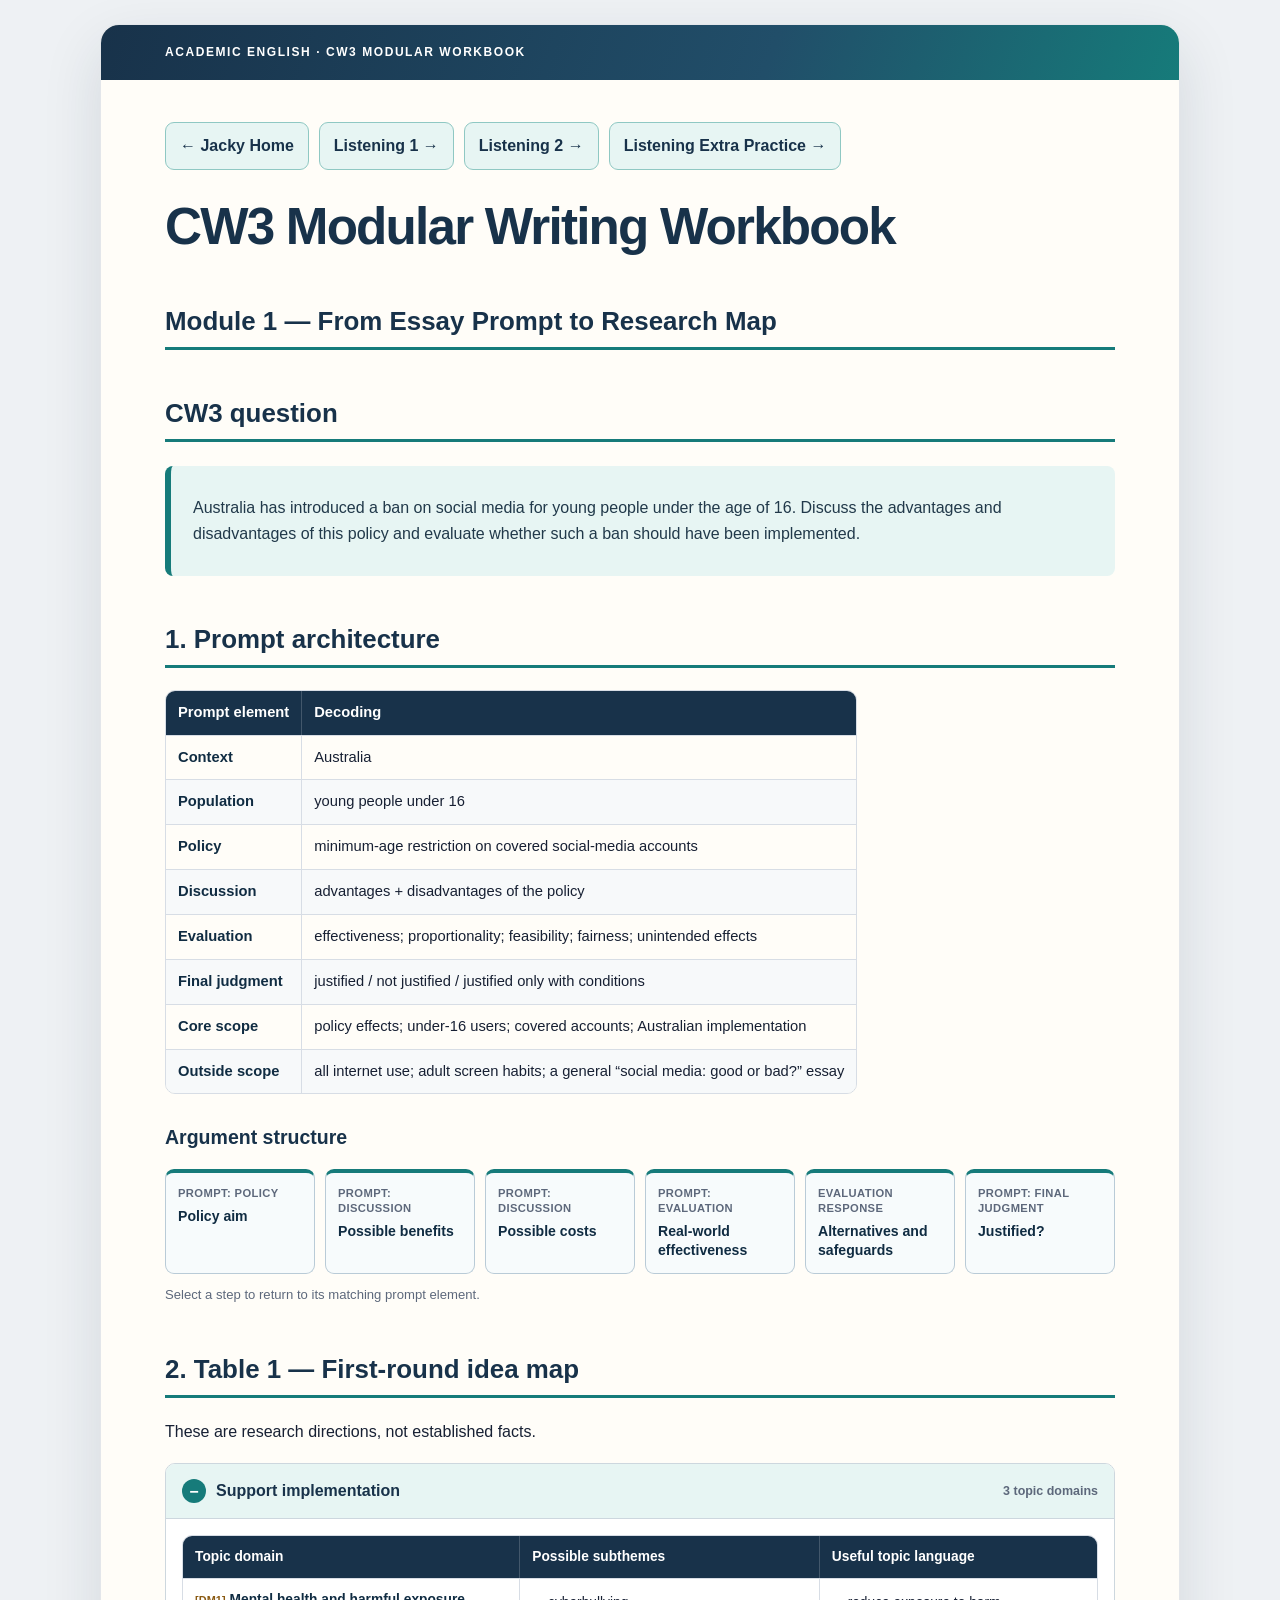
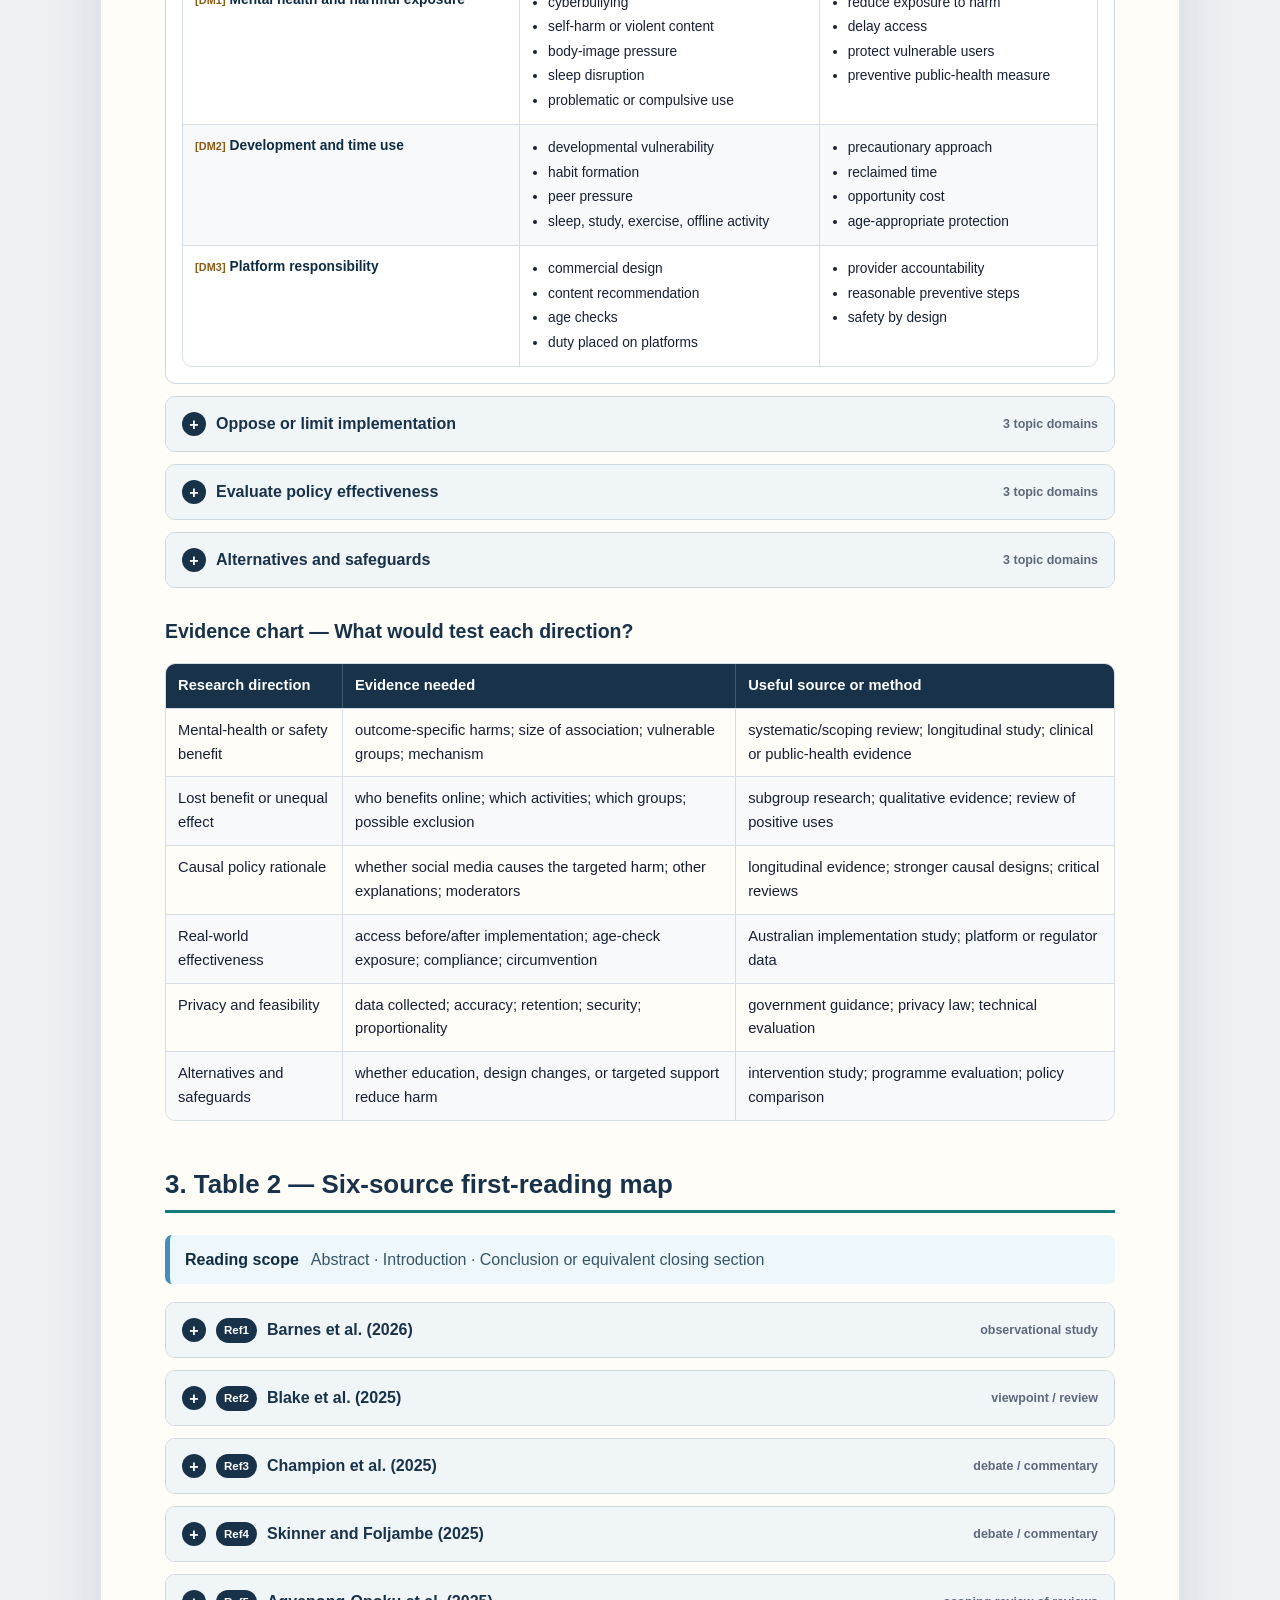
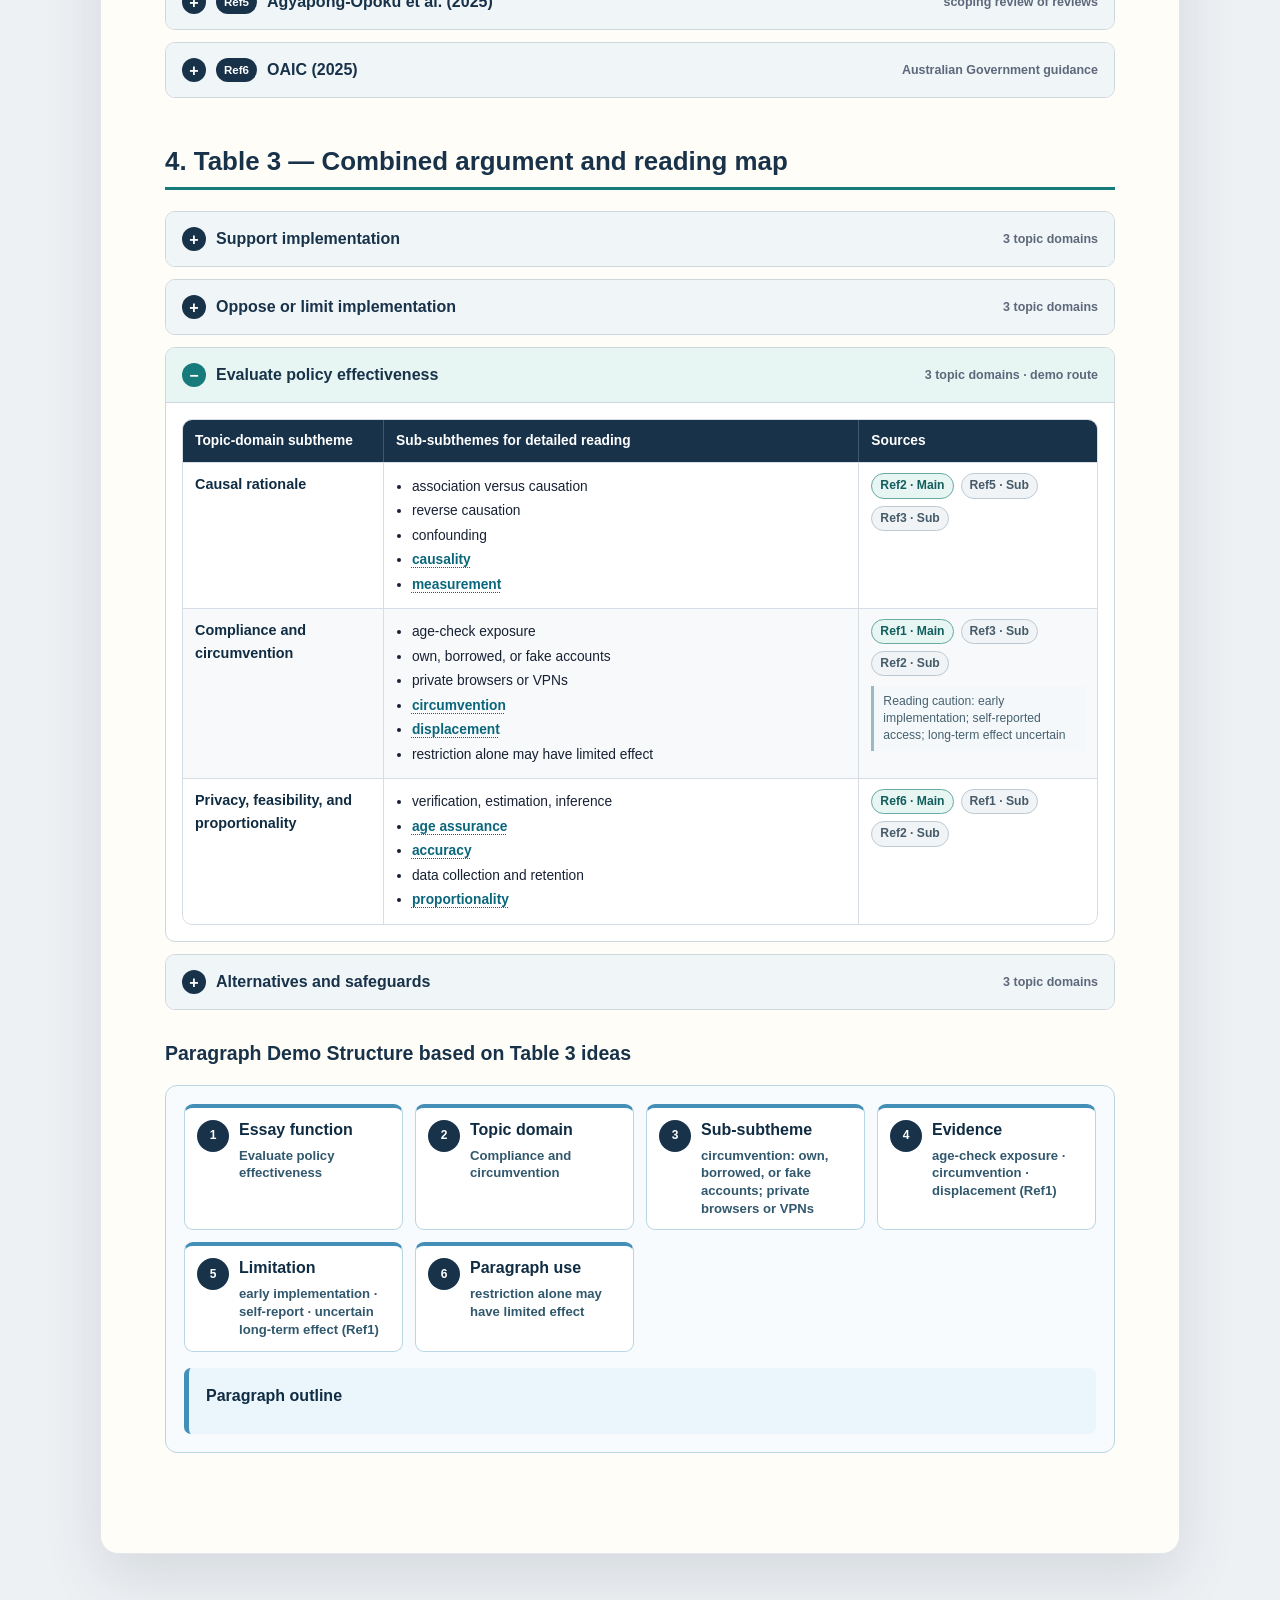
==== commit 9285c823: "Adapt learner pages to current window size" ====
--- a/essay/index.html
+++ b/essay/index.html
@@ -578,7 +578,7 @@
 background: var(--rose-soft);
 }
 .teacher-panel::before {
-content: "CRYSTAL NOTE";
+content: "TEACHER NOTE";
 display: block;
 margin-bottom: 7px;
 color: #983b50;
@@ -1153,6 +1153,88 @@
   <!--[if lt IE 9]>
     <script src="//cdnjs.cloudflare.com/ajax/libs/html5shiv/3.7.3/html5shiv-printshiv.min.js"></script>
   <![endif]-->
+<style>
+/* responsive-retrofit:core-20261104 */
+/* Window adaptation, screen only: a learner page follows the current window width and height,
+   including resizing an open window and browser zoom.
+   Reference: student-learning-portal-workflow/references/responsive-student-pages.md
+   Nothing here changes content, prompt or option order, question ids, learner answers, storage keys,
+   scoring, release gates, theme colours or the print rules: every rule is inside @media screen and
+   only decides how an existing box is sized. No page-wide transform, zoom or overflow hiding, and
+   nothing changes what is hidden or shown. */
+@media screen {
+  /* A long identifier, file name, URL or code token breaks only when it cannot fit; ordinary
+     words stay whole, in cells as well as in text. */
+  code, kbd, samp, var, a[href]:not([href^="#"]) { overflow-wrap: anywhere; }
+  p, li, dd, dt, td, th, figcaption, blockquote, summary, label { overflow-wrap: break-word; }
+  pre:not([hidden]) { max-width: 100%; overflow-x: auto; }
+
+  /* Figures and embeds stay inside their own container. Annotation ink is drawn at the coordinates
+     it was authored with, so <svg> and <canvas> are deliberately left out of this rule. */
+  img:not([hidden]), picture, video, iframe, embed, object { max-width: 100%; }
+  img:not([hidden]), video { height: auto; }
+
+  /* A table fits its pane: the columns wrap instead of widening the page. A table that is set to
+     span its pane still spans it, so nothing looks different where there was already room. */
+  table { max-width: 100%; }
+
+  /* Fields and buttons stay inside the window and keep a usable size. */
+  input:not([hidden]), select:not([hidden]), textarea:not([hidden]), button:not([hidden]) { max-width: 100%; }
+
+  /* A paper replica or ink overlay is positioned by coordinates inside its own scrolling frame:
+     it must keep its authored width. */
+  #ann-page, #ann-page *, #ann-stage, [id^="html-ink"], [id^="html-ink"] * { max-width: none; }
+}
+
+/* In a narrow window a wide table cannot be made legible by wrapping alone, so the sideways
+   scrolling belongs to the table's own box: neither the pane nor the page widens.
+   :not([hidden]) so that a table the page keeps hidden stays hidden. */
+@media screen and (max-width: 820px) {
+  table:not([hidden]) {
+    display: block;
+    width: max-content;
+    max-width: 100%;
+    overflow-x: auto;
+    overscroll-behavior-x: contain;
+  }
+}
+</style>
+<style>
+/* responsive-retrofit:jacky-20261104 */
+/* Jacky · Sydney Foundation. Screen only; content, order, ids and answers unchanged.
+   Measured 2026-11-04: the module artifacts overflow sideways at 1024x768, 844x390 and
+   768x600 because of (a) source tables that are wider than the page can ever be and
+   (b) card grids with fixed column counts that only collapse below 760px. */
+@media screen {
+  /* Tables written without a class (the source maps, screening matrices and planning
+     tables) are wider than the page at every window, so they scroll inside their own box.
+     Tables that already sit in .note-wrap keep that wrapper's scrolling. */
+  table:not([class]):not([hidden]), table.source-map:not([hidden]), table.tfng:not([hidden]) {
+    display: block; width: max-content; max-width: 100%; overflow-x: auto; overscroll-behavior-x: contain;
+  }
+  /* Card grids follow the space they have instead of a fixed column count, so they also
+     work in the 760-1024px range and inside a narrow pane. */
+  .annotation-key { grid-template-columns: repeat(auto-fit, minmax(135px, 1fr)); }
+  .annotation-logic, .essay-plan-strip { grid-template-columns: repeat(auto-fit, minmax(150px, 1fr)); }
+  .structure-map { grid-template-columns: repeat(auto-fit, minmax(110px, 1fr)); }
+  .demo-steps, .source-card-grid { grid-template-columns: repeat(auto-fit, minmax(200px, 1fr)); }
+  .knowledge-strip { grid-template-columns: minmax(0, max-content) minmax(0, 1fr); }
+  .structure-step { min-width: 0; }
+  .key-card, .structure-step, .knowledge-strip > * { min-width: 0; }
+}
+
+/* A short or narrow window must keep reading space: the sticky toolbar wrapped its pills onto
+   five lines at 320x568 and took 52% of the window. It now stays one scrollable row, and in a
+   short window it scrolls with the page instead of sticking. */
+@media screen and (max-width: 520px), screen and (max-height: 620px) {
+  .topbar { flex-wrap: nowrap; overflow-x: auto; overscroll-behavior-x: contain; gap: 8px; padding-top: 6px; padding-bottom: 6px; }
+  .topbar > * { flex: 0 0 auto; }
+  .topbar .note { width: auto; margin-left: 8px; }
+}
+@media screen and (max-height: 560px) {
+  .topbar { position: static; }
+}
+</style>
 </head>
 <body>
 <nav class="workspace-resource-nav" aria-label="Jacky learning resources">
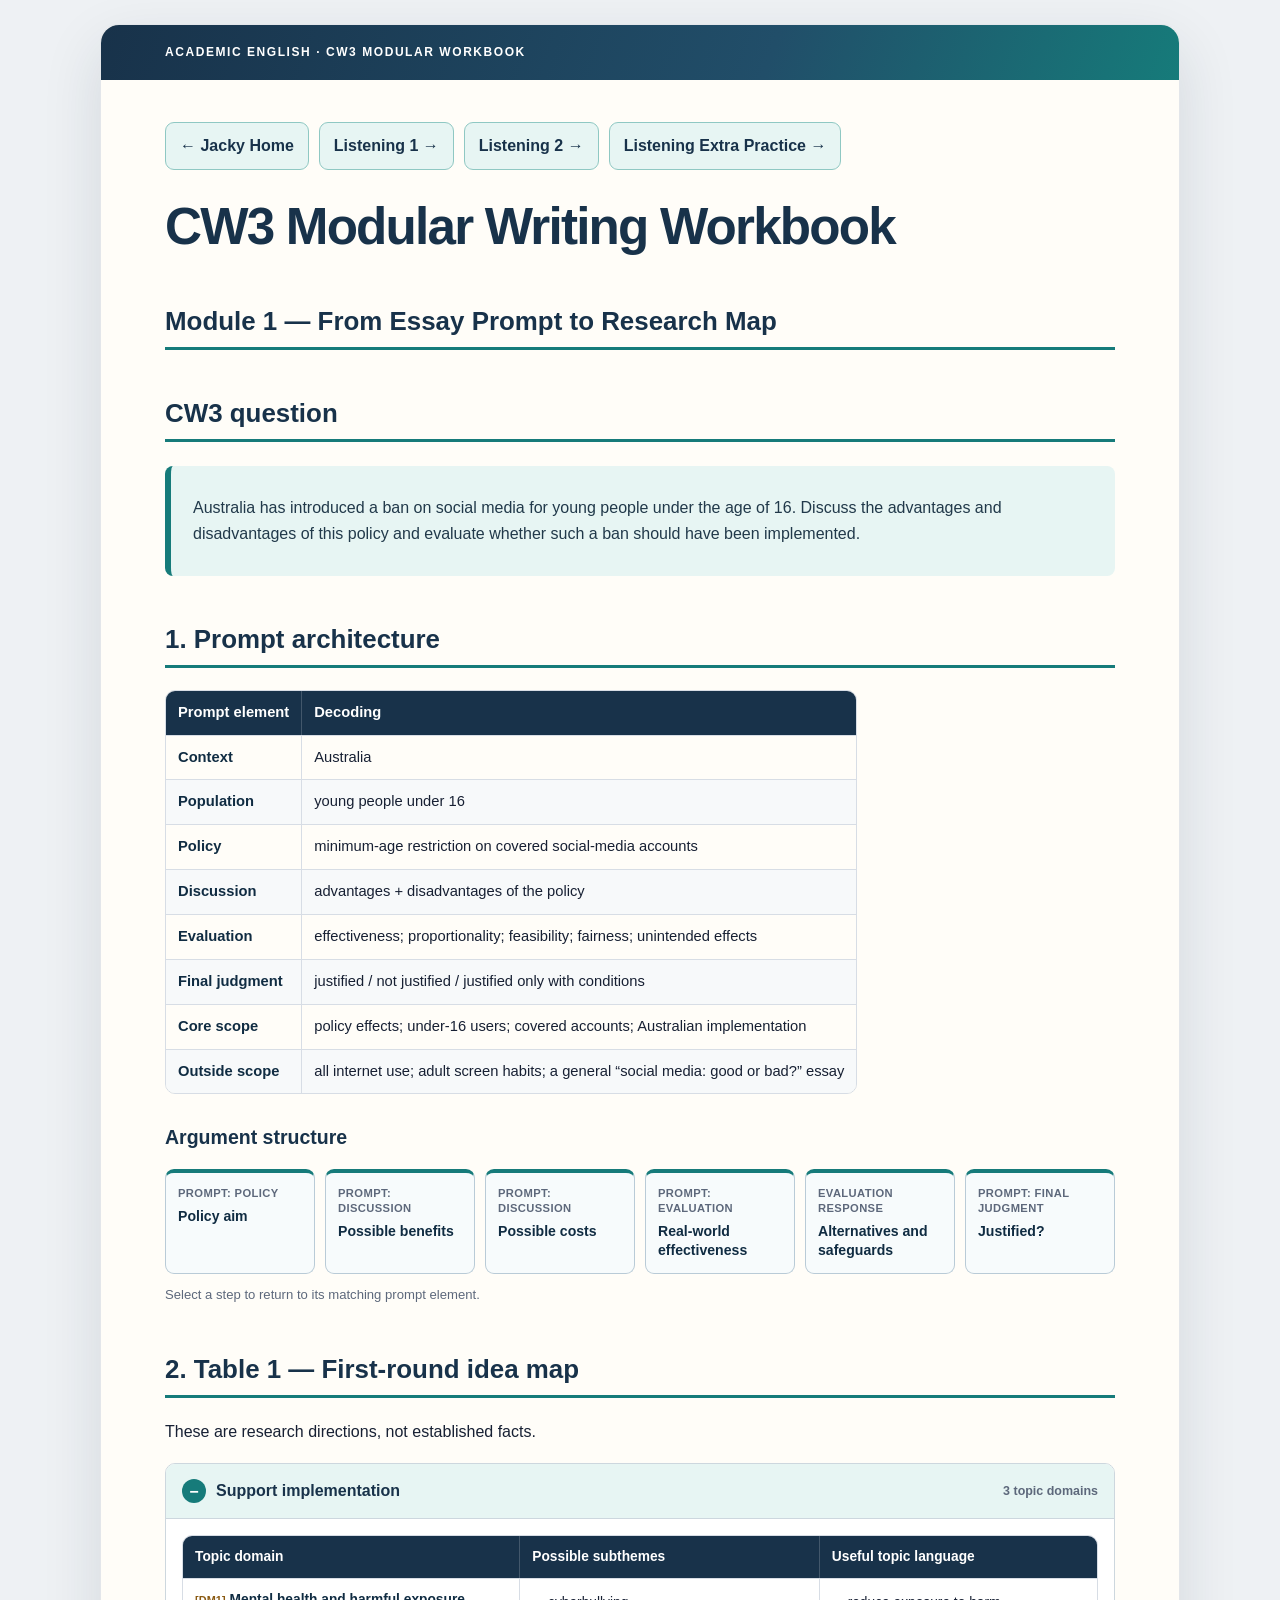
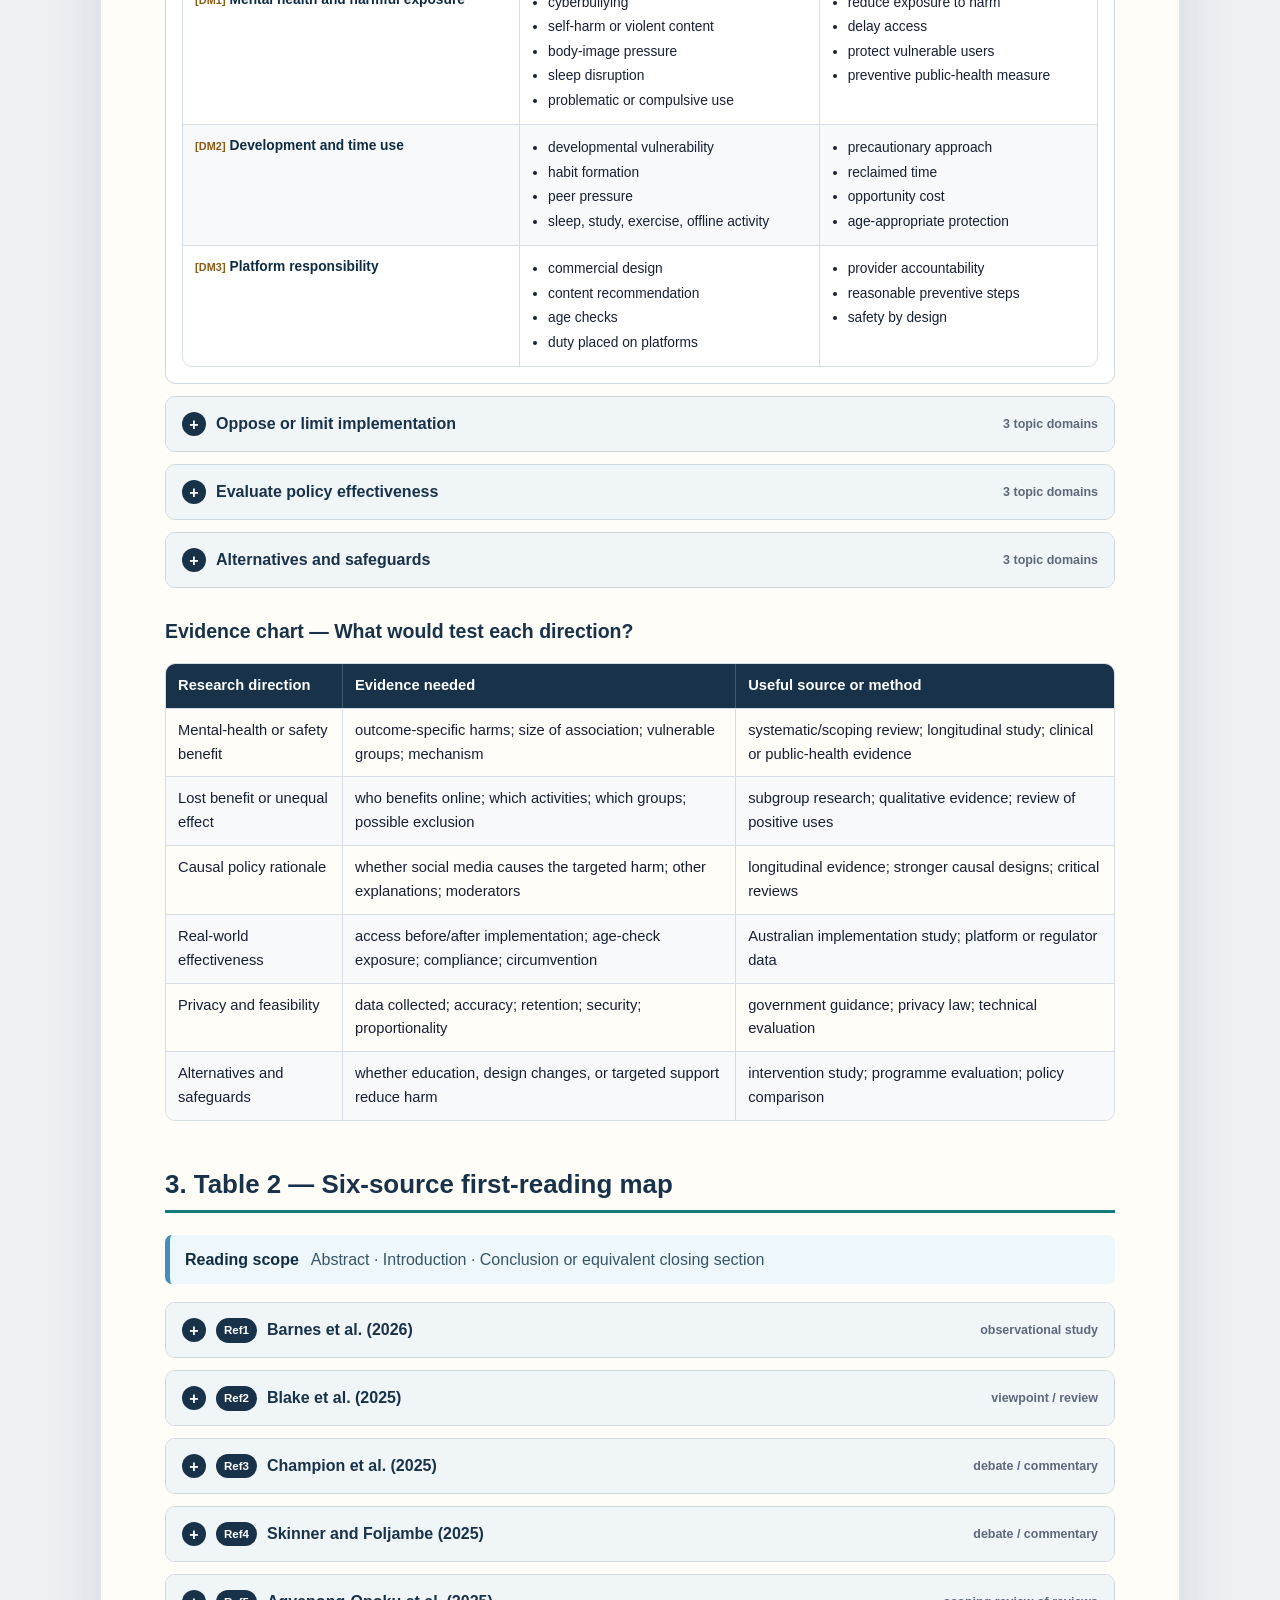
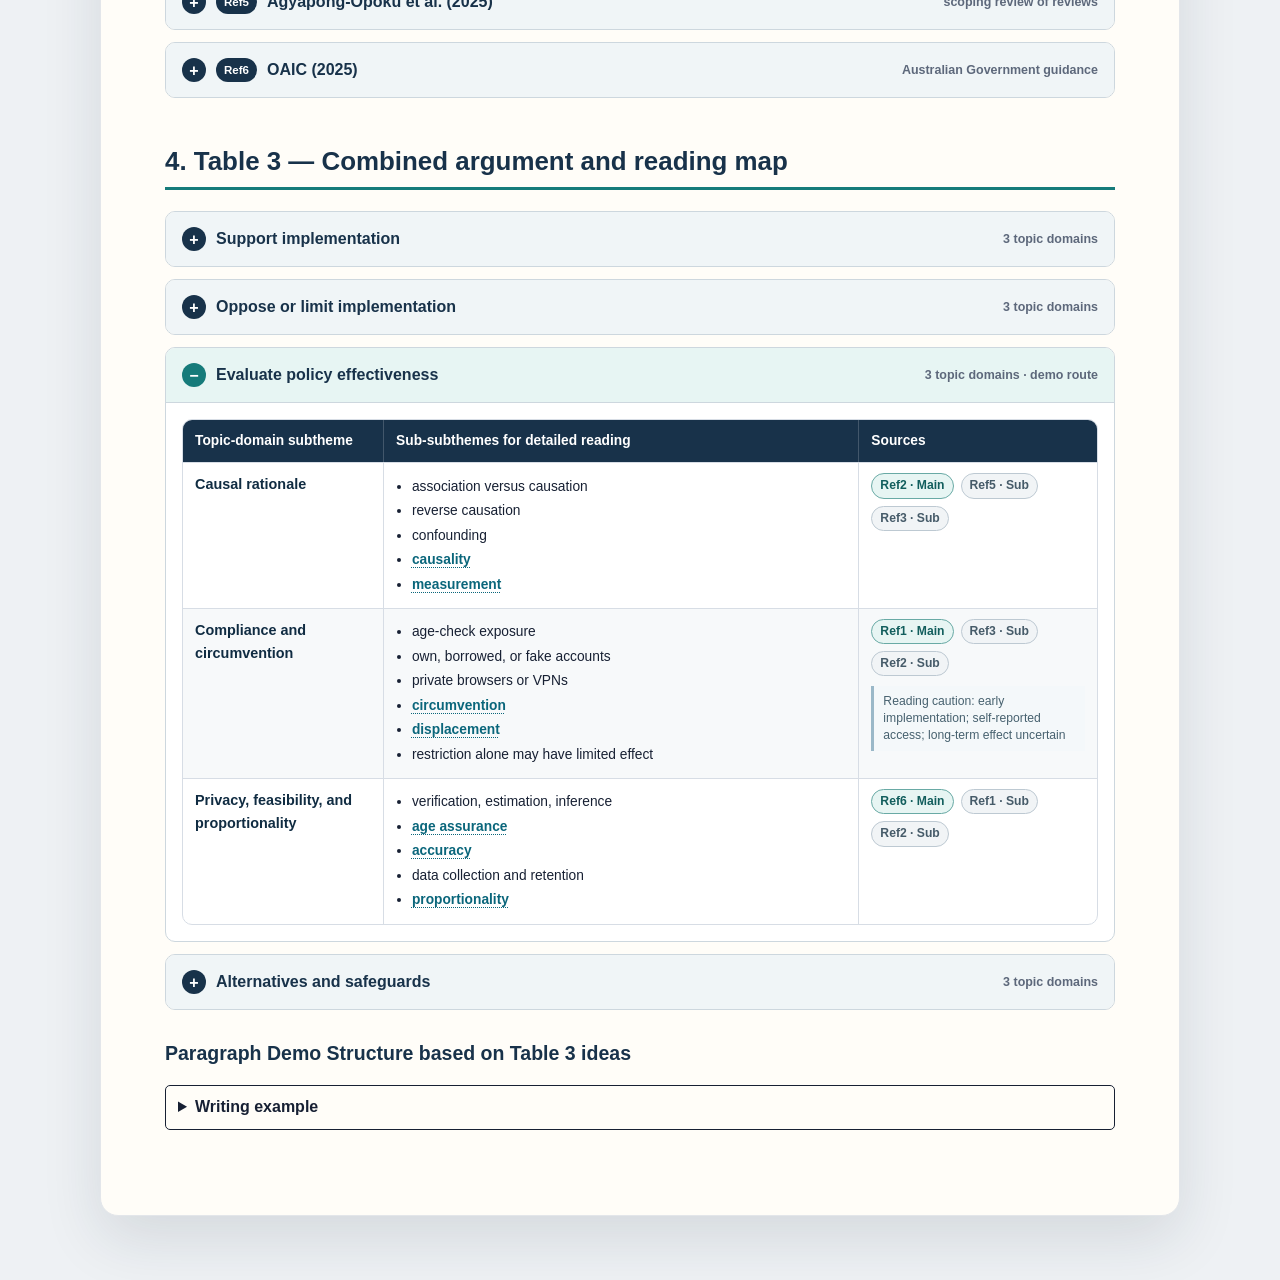
==== commit 91170c36: "Collapse the paragraph writing demonstration by default" ====
--- a/essay/index.html
+++ b/essay/index.html
@@ -1235,7 +1235,7 @@
   .topbar { position: static; }
 }
 </style>
-</head>
+<style id="writing-demo-toggle-style">details.writing-demo-toggle{min-width:0;max-width:100%;margin:.8em 0;border:1px solid currentColor;border-radius:5px}details.writing-demo-toggle>summary{cursor:pointer;font:inherit;font-weight:600;padding:.55em .75em}details.writing-demo-toggle>.writing-demo-content{min-width:0;padding:.1em .75em .7em}details.writing-demo-toggle>.writing-demo-content>*{max-width:100%;box-sizing:border-box}@media print{details.writing-demo-toggle{border:0;margin:.6em 0}details.writing-demo-toggle>summary{padding:0;font-weight:600}details.writing-demo-toggle>.writing-demo-content{padding:0}}</style></head>
 <body>
 <nav class="workspace-resource-nav" aria-label="Jacky learning resources">
 <a class="workspace-resource-link" href="../">← Jacky Home</a>
@@ -2098,7 +2098,7 @@
 </div>
 
 <h3 id="paragraph-demo-structure-based-on-table-3-ideas">Paragraph Demo Structure based on Table 3 ideas</h3>
-<div class="paragraph-demo" id="paragraph-demo">
+<details class="writing-demo-toggle" data-writing-demo="v1" id="writing-demo-7162b10a731a"><summary>Writing example</summary><div class="writing-demo-content"><div class="paragraph-demo" id="paragraph-demo">
   <div class="demo-steps" aria-label="Build a paragraph structure from Table 3">
     <button type="button" class="demo-step" data-demo-step="1" data-demo-targets="demo-table3-function" aria-pressed="false">
       <span class="step-number">1</span>
@@ -2167,7 +2167,7 @@
       </li>
     </ul>
   </div>
-</div>
+</div></div></details>
 
 <script>
 (() => {
@@ -2231,5 +2231,5 @@
   revealTarget(window.location.hash, Boolean(window.location.hash));
 })();
 </script>
-</body>
+<script id="writing-demo-toggle-script" data-page="f3c88255afa91c8c784f">(()=>{const ds=[...document.querySelectorAll('details[data-writing-demo="v1"]')];if(!ds.length)return;const key='writing-demo:'+document.currentScript.dataset.page;let printing=false,states=[];let saved={};try{saved=JSON.parse(localStorage.getItem(key)||'{}')||{}}catch{}ds.forEach(d=>{d.open=typeof saved[d.id]==='boolean'?saved[d.id]:false;d.addEventListener('toggle',()=>{if(printing)return;try{localStorage.setItem(key,JSON.stringify(Object.fromEntries(ds.map(x=>[x.id,x.open]))))}catch{}})});document.addEventListener('click',e=>{const b=e.target.closest('button');if(b){const t=(b.textContent||'').trim();if(/^(?:Open all|Expand all|展开全部|全部展开)$/i.test(t))ds.forEach(x=>x.open=true);if(/^(?:Close all|Collapse all|收起全部|全部收起)$/i.test(t))ds.forEach(x=>x.open=false)}const a=e.target.closest('a[href^="#"],[data-target]');if(!a)return;const id=a.dataset.target||(a.getAttribute('href')||'').slice(1);let n=document.getElementById(id);while(n){if(n.tagName==='DETAILS')n.open=true;n=n.parentElement}});function reveal(){if(!location.hash)return;let n=document.getElementById(decodeURIComponent(location.hash.slice(1)));while(n){if(n.tagName==='DETAILS')n.open=true;n=n.parentElement}}addEventListener('hashchange',reveal);reveal();addEventListener('beforeprint',()=>{if(printing)return;printing=true;states=ds.map(x=>x.open);ds.forEach(x=>x.open=true)});addEventListener('afterprint',()=>{ds.forEach((x,i)=>x.open=states[i]);setTimeout(()=>printing=false,0)})})();</script></body>
 </html>
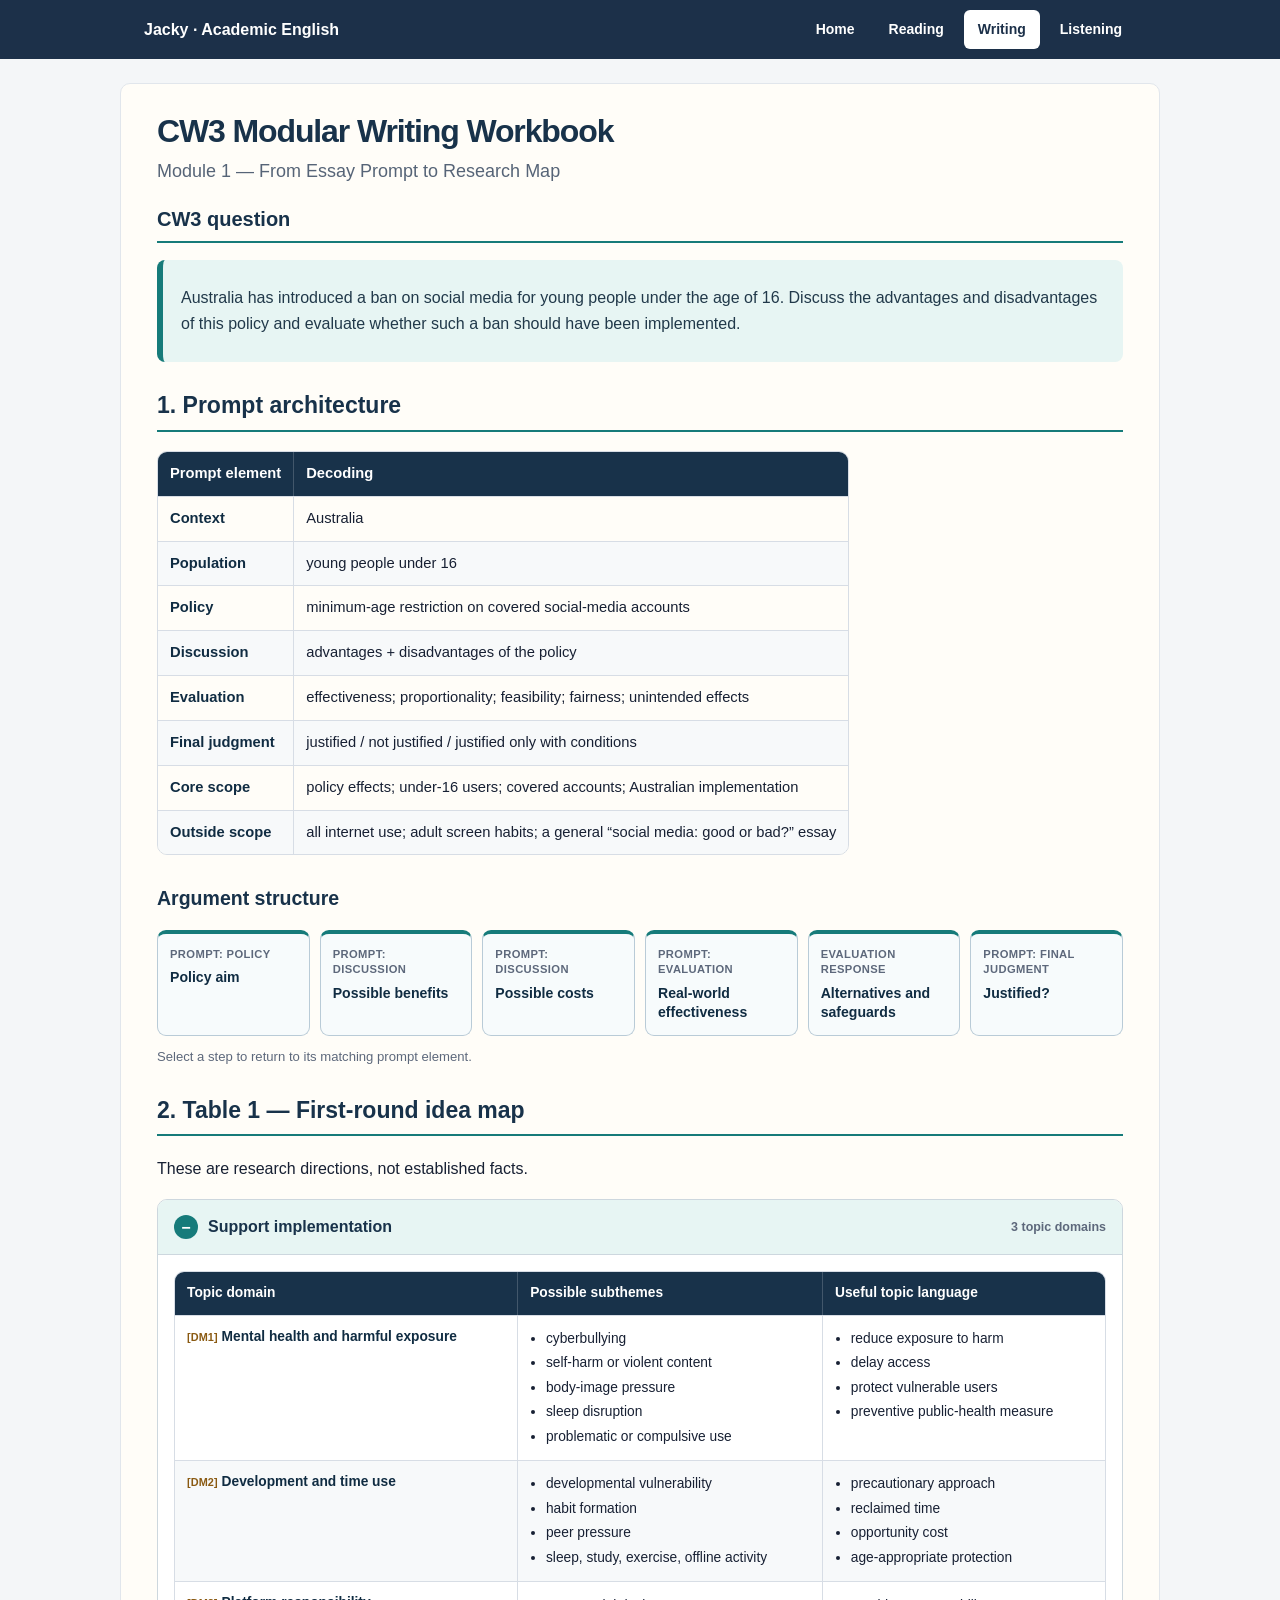
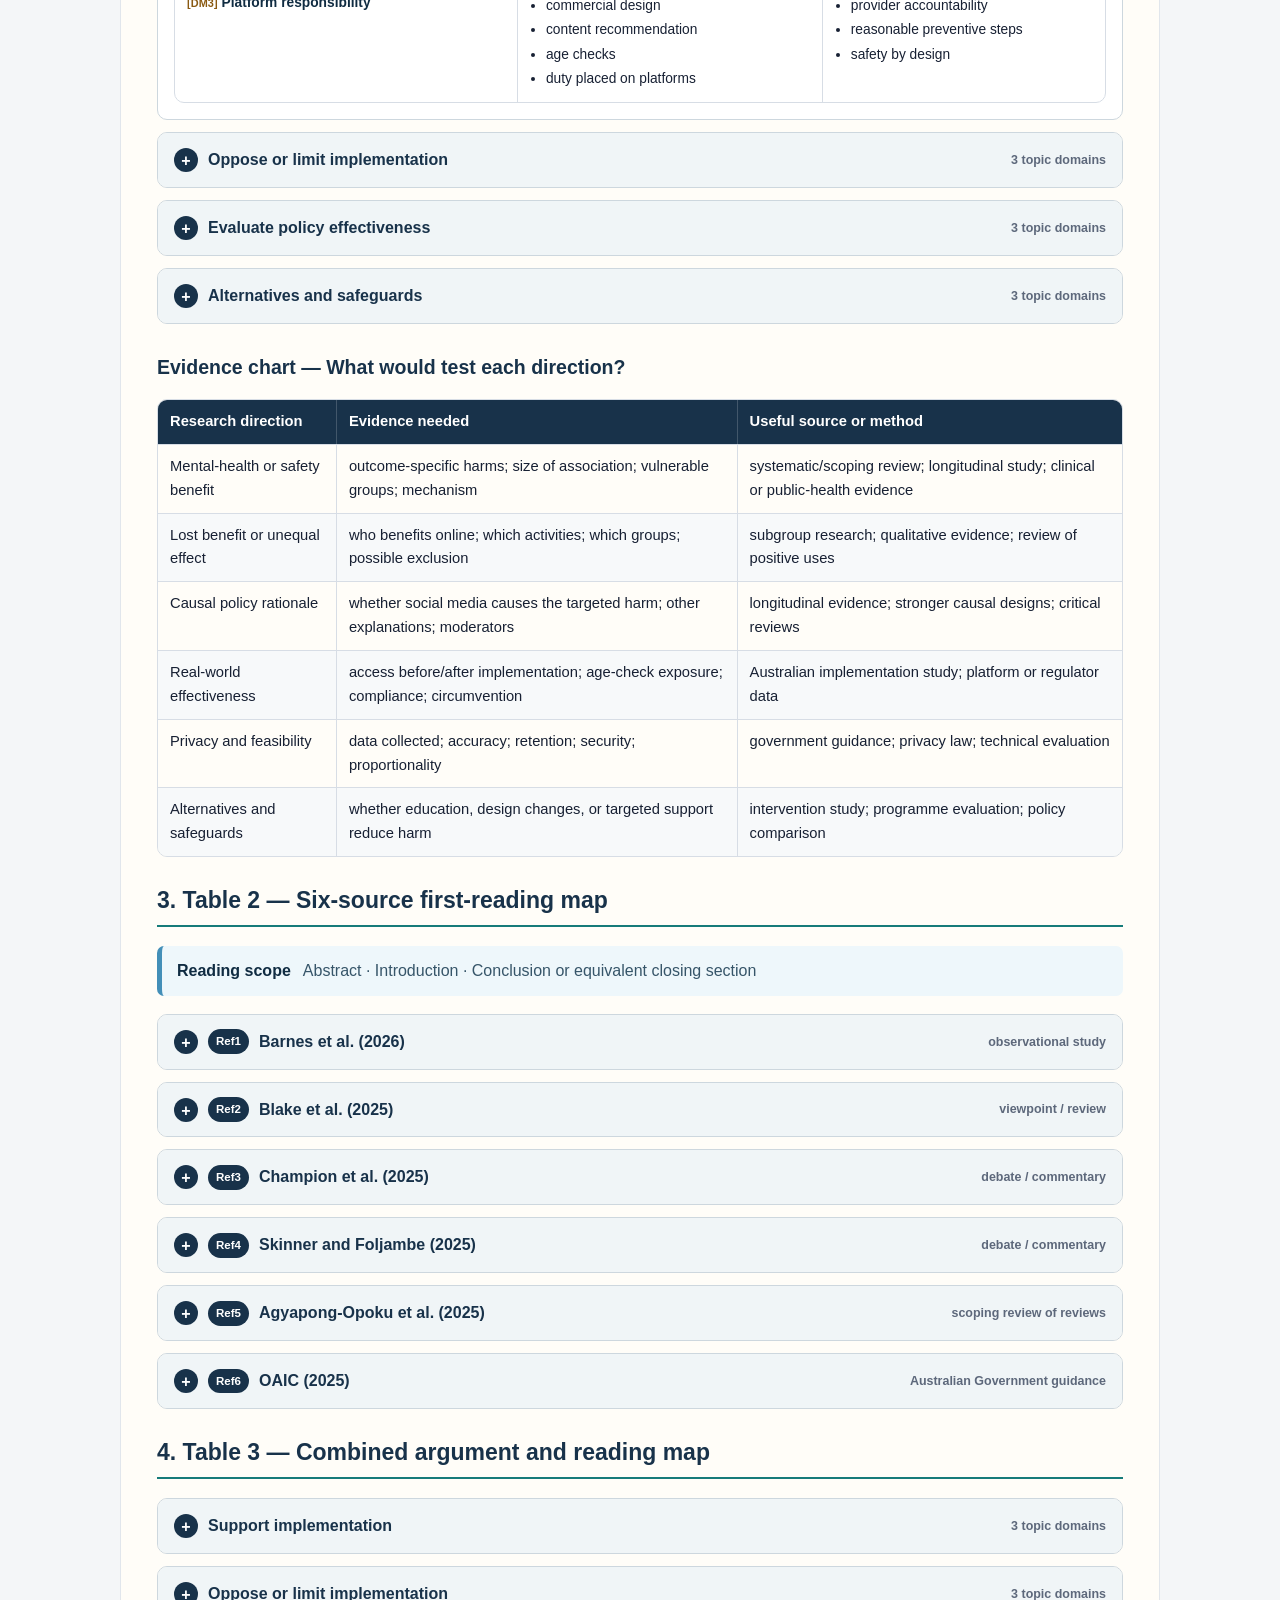
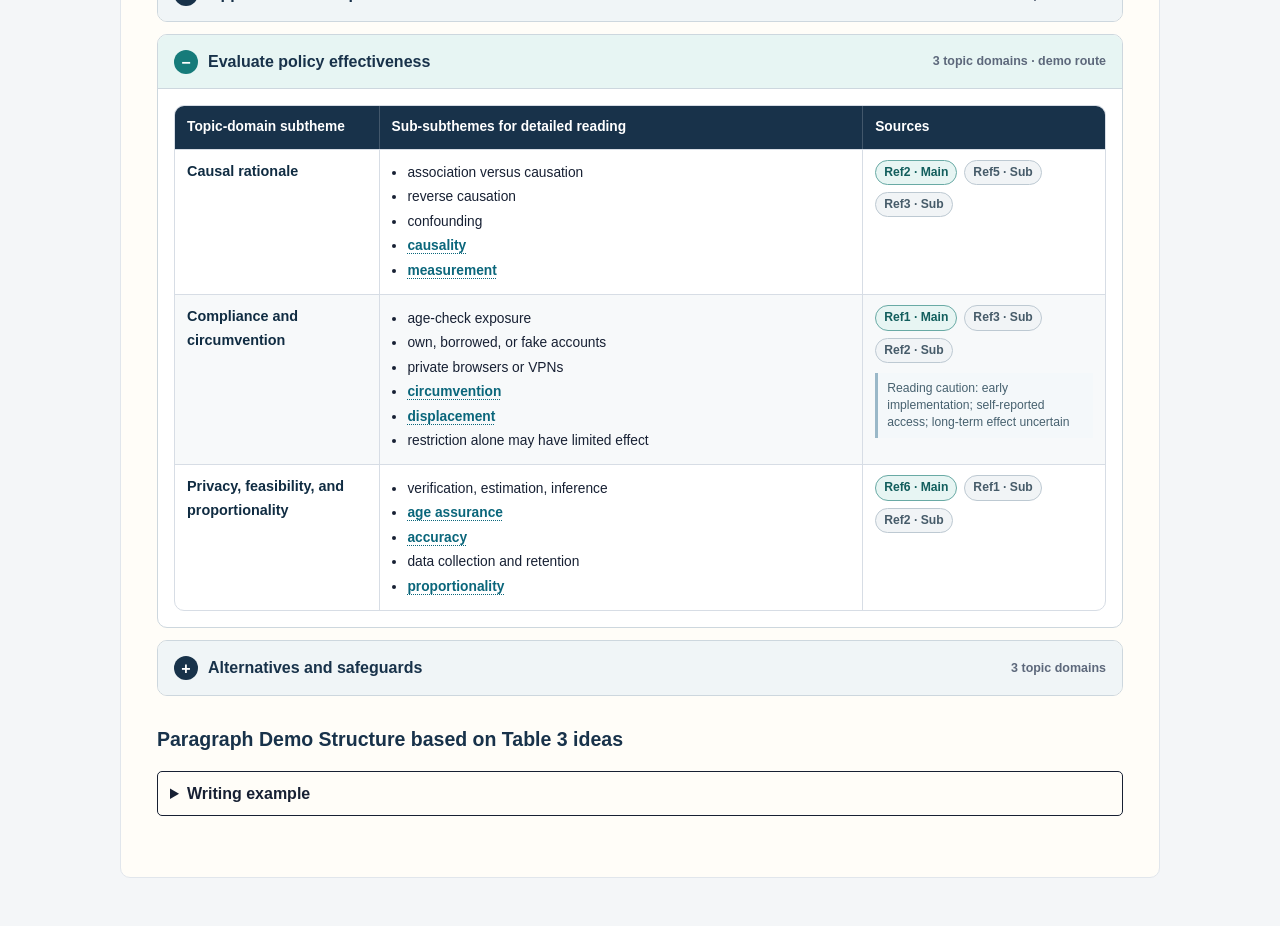
==== commit b95a537d: "Make Jacky navigation consistent and compact the learning pages" ====
--- a/essay/index.html
+++ b/essay/index.html
@@ -2,9 +2,8 @@
 <html xmlns="http://www.w3.org/1999/xhtml" lang="en" xml:lang="en">
 <head>
   <meta charset="utf-8" />
-  <meta name="generator" content="pandoc" />
   <meta name="viewport" content="width=device-width, initial-scale=1.0, user-scalable=yes" />
-  <title>Module 1 — Prompt to Research Map · Student</title>
+  <title>CW3 Essay · Jacky</title>
   <style>
     code{white-space: pre-wrap;}
     span.smallcaps{font-variant: small-caps;}
@@ -1235,14 +1234,20 @@
   .topbar { position: static; }
 }
 </style>
-<style id="writing-demo-toggle-style">details.writing-demo-toggle{min-width:0;max-width:100%;margin:.8em 0;border:1px solid currentColor;border-radius:5px}details.writing-demo-toggle>summary{cursor:pointer;font:inherit;font-weight:600;padding:.55em .75em}details.writing-demo-toggle>.writing-demo-content{min-width:0;padding:.1em .75em .7em}details.writing-demo-toggle>.writing-demo-content>*{max-width:100%;box-sizing:border-box}@media print{details.writing-demo-toggle{border:0;margin:.6em 0}details.writing-demo-toggle>summary{padding:0;font-weight:600}details.writing-demo-toggle>.writing-demo-content{padding:0}}</style></head>
-<body>
-<nav class="workspace-resource-nav" aria-label="Jacky learning resources">
-<a class="workspace-resource-link" href="../">← Jacky Home</a>
-<a class="workspace-resource-link" href="../listening-practice/">Listening 1 →</a>
-<a class="workspace-resource-link" href="../listening-round-2/">Listening 2 →</a>
-<a class="workspace-resource-link" href="../extra-listening-practice/">Listening Extra Practice →</a>
-</nav>
+<style id="writing-demo-toggle-style">details.writing-demo-toggle{min-width:0;max-width:100%;margin:.8em 0;border:1px solid currentColor;border-radius:5px}details.writing-demo-toggle>summary{cursor:pointer;font:inherit;font-weight:600;padding:.55em .75em}details.writing-demo-toggle>.writing-demo-content{min-width:0;padding:.1em .75em .7em}details.writing-demo-toggle>.writing-demo-content>*{max-width:100%;box-sizing:border-box}@media print{details.writing-demo-toggle{border:0;margin:.6em 0}details.writing-demo-toggle>summary{padding:0;font-weight:600}details.writing-demo-toggle>.writing-demo-content{padding:0}}</style><link rel="stylesheet" href="../assets/jacky-shell.css?v=20261111">
+<script src="../assets/jacky-shell.js?v=20261111" defer></script>
+</head>
+<body class="jk-essay">
+<!-- jacky-shell:start -->
+<header class="jk-header"><div class="jk-header-inner">
+<a class="jk-brand" href="../">Jacky · Academic English</a>
+<button class="jk-menu-button" type="button" aria-expanded="false" aria-controls="jk-navigation">Menu</button>
+<nav class="jk-nav" id="jk-navigation" aria-label="Course navigation"><a href="../">Home</a><a href="../reading-practice/">Reading</a><a href="../essay/" aria-current="true">Writing</a><a href="../#listening">Listening</a></nav>
+</div></header>
+<!-- jacky-shell:end -->
+<main class="jk-content">
+
+
 <h1 id="cw3-modular-writing-workbook">CW3 Modular Writing Workbook</h1>
 <h2 id="module-1--from-essay-prompt-to-research-map">Module 1 — From Essay Prompt to Research Map</h2>
 <h2 id="cw3-question">CW3 question</h2>
@@ -2231,5 +2236,6 @@
   revealTarget(window.location.hash, Boolean(window.location.hash));
 })();
 </script>
-<script id="writing-demo-toggle-script" data-page="f3c88255afa91c8c784f">(()=>{const ds=[...document.querySelectorAll('details[data-writing-demo="v1"]')];if(!ds.length)return;const key='writing-demo:'+document.currentScript.dataset.page;let printing=false,states=[];let saved={};try{saved=JSON.parse(localStorage.getItem(key)||'{}')||{}}catch{}ds.forEach(d=>{d.open=typeof saved[d.id]==='boolean'?saved[d.id]:false;d.addEventListener('toggle',()=>{if(printing)return;try{localStorage.setItem(key,JSON.stringify(Object.fromEntries(ds.map(x=>[x.id,x.open]))))}catch{}})});document.addEventListener('click',e=>{const b=e.target.closest('button');if(b){const t=(b.textContent||'').trim();if(/^(?:Open all|Expand all|展开全部|全部展开)$/i.test(t))ds.forEach(x=>x.open=true);if(/^(?:Close all|Collapse all|收起全部|全部收起)$/i.test(t))ds.forEach(x=>x.open=false)}const a=e.target.closest('a[href^="#"],[data-target]');if(!a)return;const id=a.dataset.target||(a.getAttribute('href')||'').slice(1);let n=document.getElementById(id);while(n){if(n.tagName==='DETAILS')n.open=true;n=n.parentElement}});function reveal(){if(!location.hash)return;let n=document.getElementById(decodeURIComponent(location.hash.slice(1)));while(n){if(n.tagName==='DETAILS')n.open=true;n=n.parentElement}}addEventListener('hashchange',reveal);reveal();addEventListener('beforeprint',()=>{if(printing)return;printing=true;states=ds.map(x=>x.open);ds.forEach(x=>x.open=true)});addEventListener('afterprint',()=>{ds.forEach((x,i)=>x.open=states[i]);setTimeout(()=>printing=false,0)})})();</script></body>
+<script id="writing-demo-toggle-script" data-page="f3c88255afa91c8c784f">(()=>{const ds=[...document.querySelectorAll('details[data-writing-demo="v1"]')];if(!ds.length)return;const key='writing-demo:'+document.currentScript.dataset.page;let printing=false,states=[];let saved={};try{saved=JSON.parse(localStorage.getItem(key)||'{}')||{}}catch{}ds.forEach(d=>{d.open=typeof saved[d.id]==='boolean'?saved[d.id]:false;d.addEventListener('toggle',()=>{if(printing)return;try{localStorage.setItem(key,JSON.stringify(Object.fromEntries(ds.map(x=>[x.id,x.open]))))}catch{}})});document.addEventListener('click',e=>{const b=e.target.closest('button');if(b){const t=(b.textContent||'').trim();if(/^(?:Open all|Expand all|展开全部|全部展开)$/i.test(t))ds.forEach(x=>x.open=true);if(/^(?:Close all|Collapse all|收起全部|全部收起)$/i.test(t))ds.forEach(x=>x.open=false)}const a=e.target.closest('a[href^="#"],[data-target]');if(!a)return;const id=a.dataset.target||(a.getAttribute('href')||'').slice(1);let n=document.getElementById(id);while(n){if(n.tagName==='DETAILS')n.open=true;n=n.parentElement}});function reveal(){if(!location.hash)return;let n=document.getElementById(decodeURIComponent(location.hash.slice(1)));while(n){if(n.tagName==='DETAILS')n.open=true;n=n.parentElement}}addEventListener('hashchange',reveal);reveal();addEventListener('beforeprint',()=>{if(printing)return;printing=true;states=ds.map(x=>x.open);ds.forEach(x=>x.open=true)});addEventListener('afterprint',()=>{ds.forEach((x,i)=>x.open=states[i]);setTimeout(()=>printing=false,0)})})();</script></main>
+</body>
 </html>
--- a/assets/jacky-shell.css
+++ b/assets/jacky-shell.css
@@ -0,0 +1,81 @@
+/* Shared course navigation and compact resource layout. */
+.jk-header { background:#1c3049; color:#fff; font:16px/1.5 -apple-system,BlinkMacSystemFont,"Segoe UI",Arial,sans-serif; }
+.jk-header * { box-sizing:border-box; }
+.jk-header-inner { max-width:1040px; margin:auto; padding:10px 24px; display:flex; align-items:center; justify-content:space-between; gap:20px; }
+.jk-header a { color:#fff; text-decoration:none; overflow-wrap:normal; }
+.jk-brand { font-size:16px; font-weight:750; white-space:nowrap; }
+.jk-menu-button { display:none; }
+.jk-nav { display:flex; align-items:center; gap:6px; margin:0; padding:0; }
+.jk-nav a { display:block; padding:9px 14px; border-radius:6px; font-size:14px; font-weight:650; white-space:nowrap; }
+.jk-nav a:hover { background:#304660; }
+.jk-nav a[aria-current] { background:#fff; color:#1c3049; }
+.jk-header :focus-visible { outline:3px solid #f4ba68; outline-offset:3px; }
+.jk-page-tools { max-width:1072px; margin:12px auto 0; padding:0 24px; display:flex; gap:10px; flex-wrap:wrap; align-items:center; font:14px/1.5 -apple-system,BlinkMacSystemFont,"Segoe UI",Arial,sans-serif; color:#566477; }
+.jk-page-tools button { min-height:40px; padding:7px 12px; border:1px solid #bdc9d5; border-radius:6px; color:#1c3049; background:#fff; cursor:pointer; font:inherit; }
+.jk-page-tools button:focus-visible { outline:3px solid #1769aa; outline-offset:2px; }
+.jk-page-tools:has(> [hidden]):not(:has(> :not([hidden]))) { display:none; }
+@media screen {
+  html:has(> body.jk-home),html:has(> body.jk-essay) { background:#f4f6f8; }
+  body.jk-home { min-height:100dvh; margin:0; background:#f4f6f8; color:#20324a; font:16px/1.6 -apple-system,BlinkMacSystemFont,"Segoe UI",Arial,sans-serif; }
+  .jk-home .shell { width:min(100%,1040px); margin:auto; padding:30px 24px 40px; }
+  .jk-home .hero { padding:0 0 20px; border:0; }
+  .jk-home .hero h1 { font-size:34px; line-height:1.2; letter-spacing:-.025em; margin:0 0 6px; }
+  .jk-home .hero p { font-size:16px; margin:0; color:#566477; }
+  .jk-library-head { display:flex; align-items:center; justify-content:space-between; gap:12px; margin-bottom:12px; }
+  .jk-library-head h2 { margin:0; font-size:20px; }
+  .jk-expand { padding:7px 12px; min-height:40px; border:1px solid #bdc9d5; border-radius:6px; background:#fff; color:#20324a; font:inherit; font-size:14px; cursor:pointer; }
+  .jk-group { margin:0 0 12px; border:1px solid #d8e0e8; border-radius:10px; background:#fff; overflow:clip; scroll-margin-top:16px; }
+  .jk-group > summary { padding:17px 20px; cursor:pointer; color:#20324a; font-size:18px; font-weight:700; }
+  .jk-group > summary span { margin-left:12px; color:#617084; font-size:14px; font-weight:400; }
+  .jk-resources { padding:0 20px 8px; }
+  .jk-resource { display:flex; justify-content:space-between; align-items:center; gap:16px; padding:14px 0; border-top:1px solid #e5eaf0; text-decoration:none; color:#20324a; }
+  .jk-resource strong { display:block; font-size:16px; }
+  .jk-resource small { display:block; margin-top:3px; font-size:14px; color:#617084; line-height:1.5; }
+  .jk-resource > span:last-child { color:#1769aa; font-size:20px; }
+  .jk-resource:hover strong { color:#1769aa; text-decoration:underline; }
+  .jk-group :focus-visible,.jk-expand:focus-visible { outline:3px solid #1769aa; outline-offset:3px; }
+  .jk-home footer { margin-top:24px; color:#617084; font-size:12px; }
+  body.jk-essay { width:auto; margin:0; padding:0; border:0; border-radius:0; box-shadow:none; background:#f4f6f8; }
+  body.jk-essay::before { display:none; }
+  .jk-essay .jk-content { width:min(100%,1040px); margin:24px auto 48px; padding:28px 36px 48px; background:#fffdf8; border:1px solid #e1e6ec; border-radius:10px; }
+  .jk-essay h1 { font-size:32px; line-height:1.2; margin:0 0 8px; }
+  .jk-essay h2 { margin-top:30px; font-size:23px; border-bottom-width:2px; }
+  .jk-essay #module-1--from-essay-prompt-to-research-map { margin:6px 0 22px; padding:0; border:0; font-size:18px; line-height:1.5; font-weight:500; color:#566477; }
+  .jk-essay #cw3-question { margin-top:0; font-size:20px; }
+  .jk-essay blockquote { margin:16px 0 24px; padding:14px 18px; }
+  .jk-essay :target { scroll-margin-top:18px; }
+}
+@media screen and (max-width:700px) {
+  .jk-header-inner { padding:10px 16px; gap:10px; flex-wrap:wrap; }
+  .jk-brand { font-size:15px; }
+  .jk-menu-button { display:block; min-height:40px; padding:7px 12px; border:1px solid #92a2b6; border-radius:6px; background:transparent; color:#fff; font:600 14px/1.4 -apple-system,BlinkMacSystemFont,"Segoe UI",Arial,sans-serif; cursor:pointer; }
+  .jk-nav { flex-basis:100%; display:flex; flex-wrap:wrap; gap:5px; padding:4px 0 2px; }
+  .jk-header.jk-menu-ready .jk-nav { display:none; }
+  .jk-header.jk-menu-ready.jk-menu-open .jk-nav { display:flex; }
+  .jk-nav a { padding:9px 12px; }
+  .jk-page-tools { padding:0 16px; margin-top:10px; }
+  .jk-home .shell { padding:24px 16px 32px; }
+  .jk-home .hero h1 { font-size:28px; }
+  .jk-home .hero p { font-size:15px; }
+  .jk-group > summary { padding:15px 16px; font-size:17px; }
+  .jk-group > summary span { margin-left:8px; font-size:13px; }
+  .jk-resources { padding:0 16px 6px; }
+  .jk-resource { gap:10px; padding:12px 0; }
+  .jk-essay .jk-content { margin:0 auto 32px; padding:22px 18px 36px; border:0; border-radius:0; }
+  .jk-essay h1 { font-size:26px; }
+  .jk-essay h2 { font-size:21px; margin-top:26px; }
+  .jk-essay #module-1--from-essay-prompt-to-research-map { font-size:16px; margin:6px 0 20px; }
+  .jk-essay #cw3-question { font-size:18px; padding-bottom:8px; }
+  .jk-essay blockquote { padding:12px 14px; margin:14px 0 22px; }
+}
+@media print {
+  .jk-header,.jk-page-tools,.jk-expand { display:none !important; }
+  .jk-essay .jk-content { margin:0; padding:0; border:0; max-width:none; }
+  .jk-home .shell { width:auto; margin:0; padding:0; }
+  .jk-group { break-inside:avoid; margin-bottom:12pt; }
+  .jk-group > summary { font-weight:bold; }
+  .jk-group > .jk-resources { display:block !important; }
+  .jk-resource { display:block; margin:5pt 0; color:#000; text-decoration:none; }
+  .jk-resource small { display:block; }
+  .jk-resource > span:last-child { display:none; }
+}
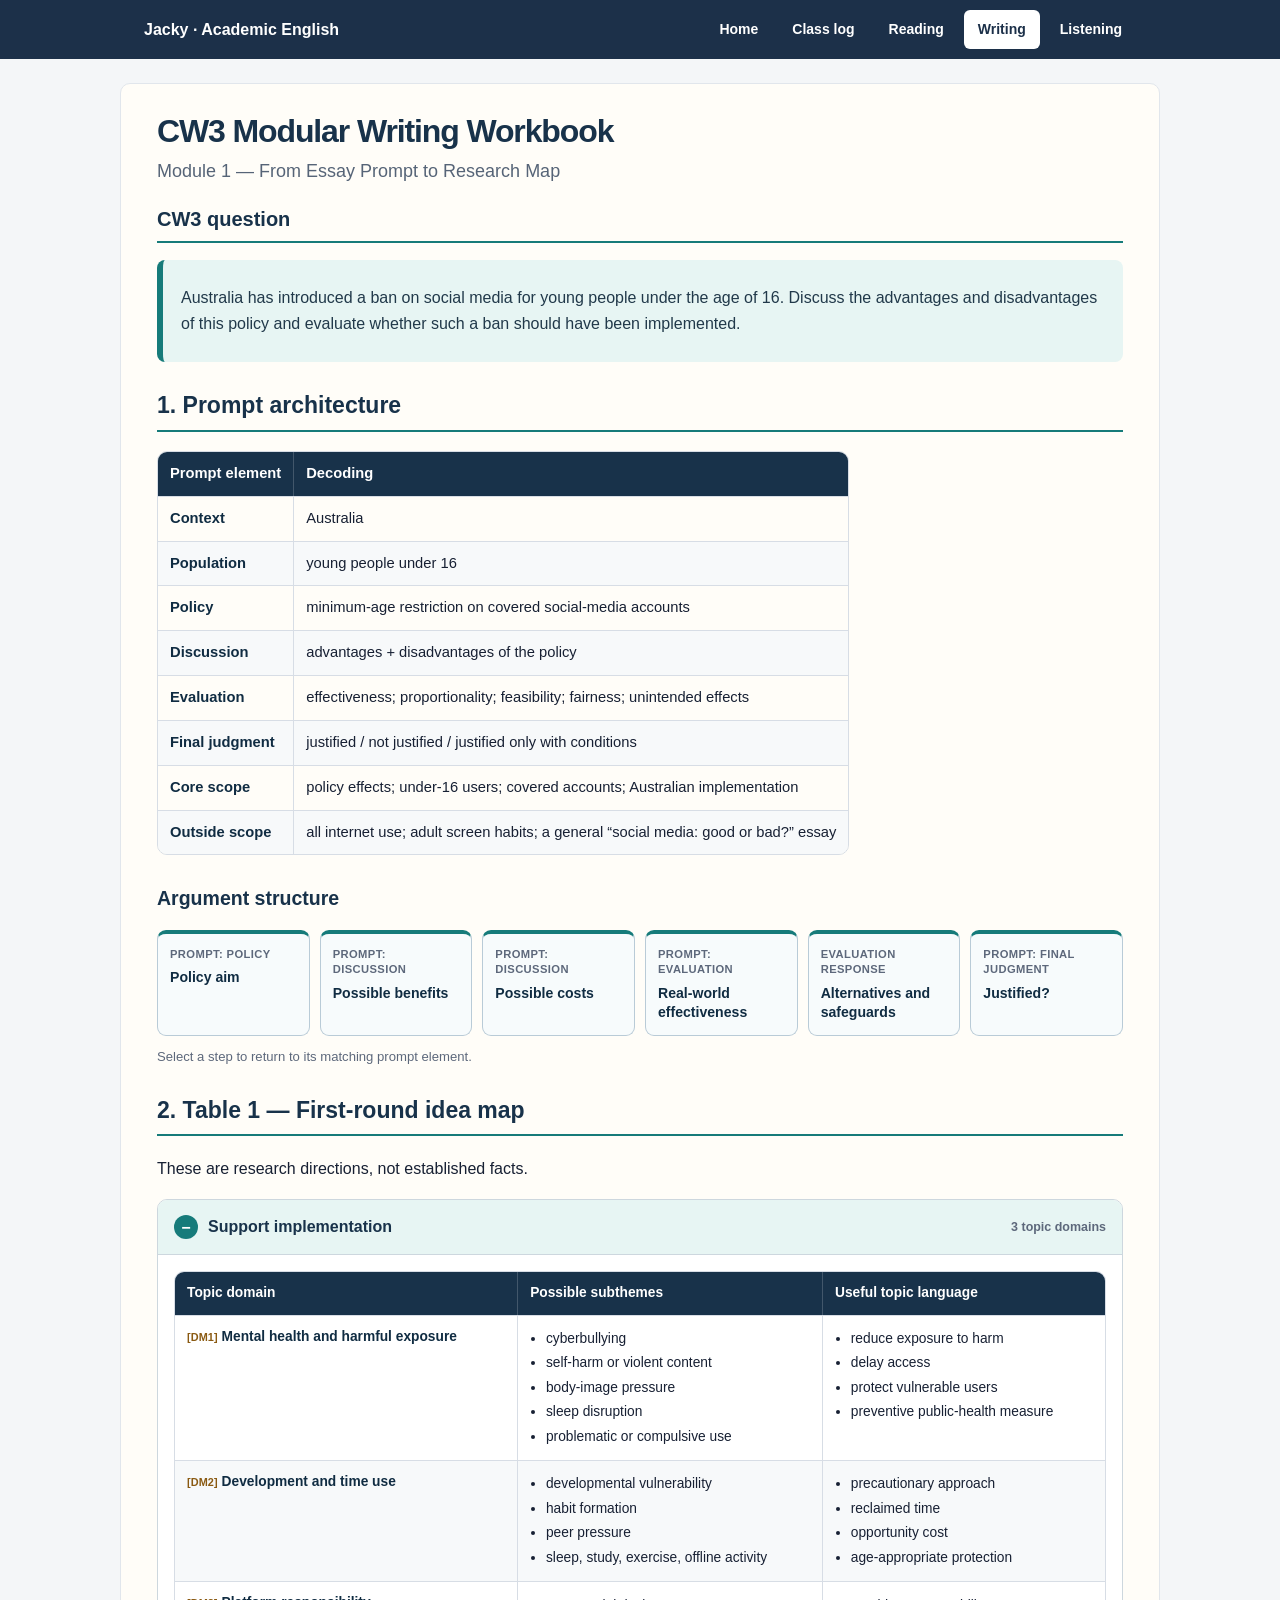
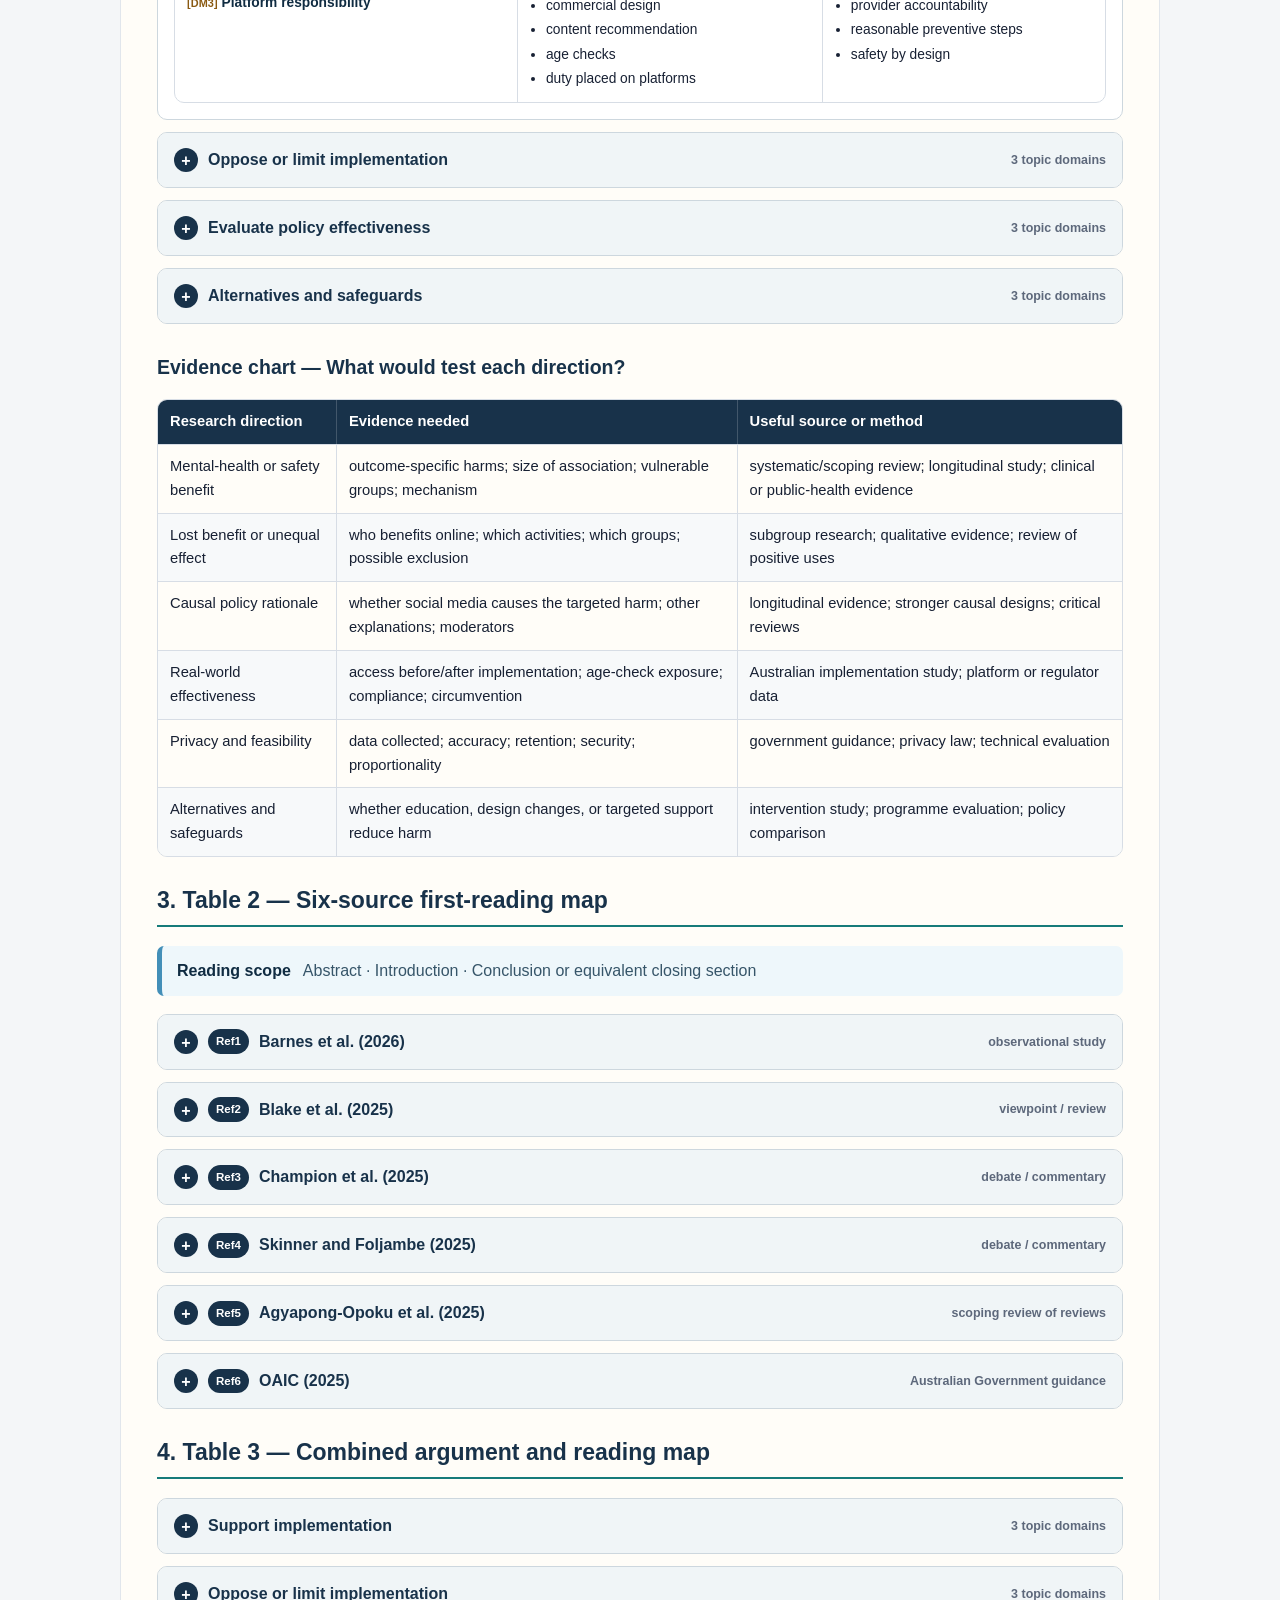
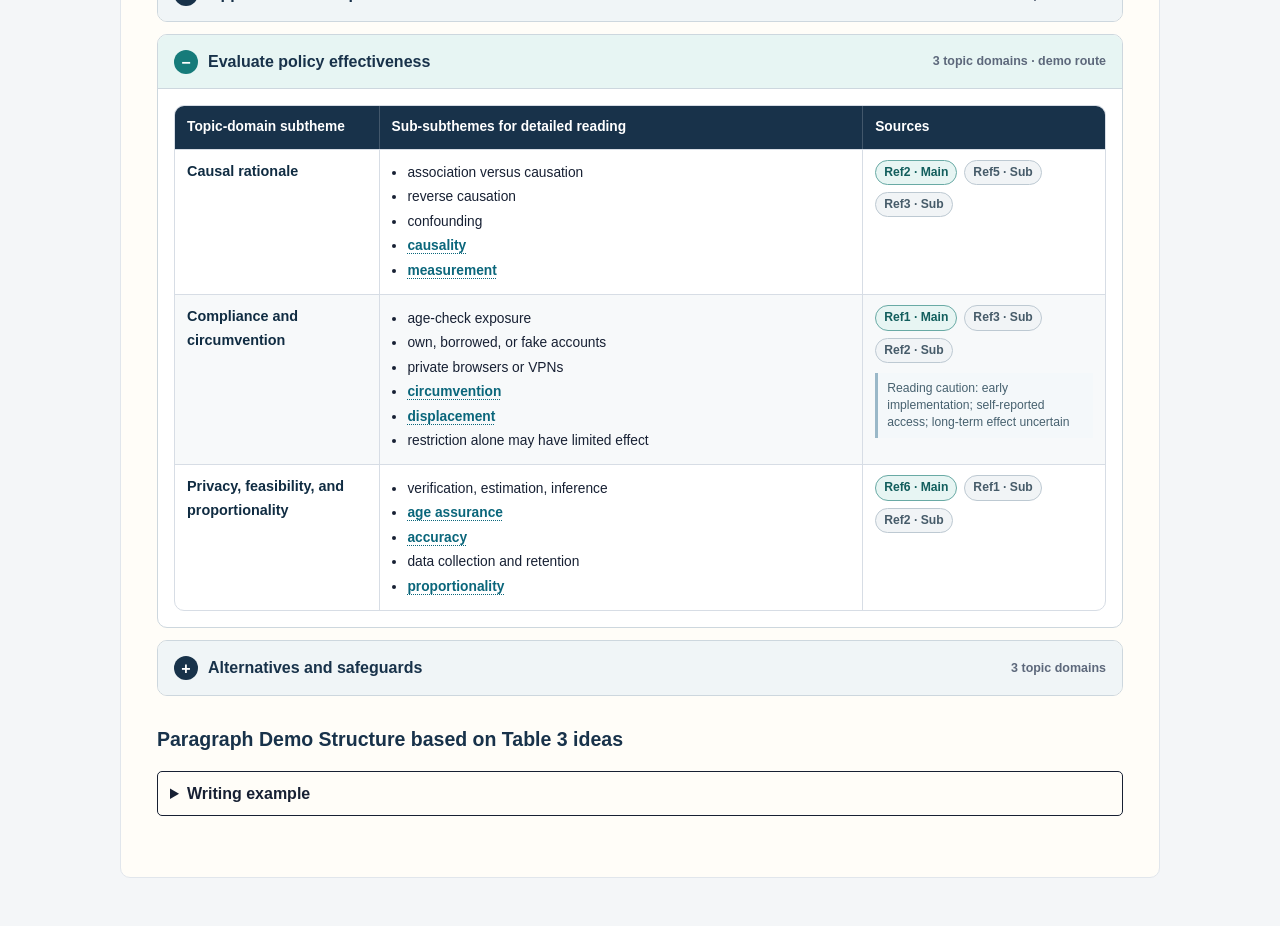
==== commit 2199abb2: "Integrate dated class log with compact portal navigation" ====
--- a/essay/index.html
+++ b/essay/index.html
@@ -1234,15 +1234,15 @@
   .topbar { position: static; }
 }
 </style>
-<style id="writing-demo-toggle-style">details.writing-demo-toggle{min-width:0;max-width:100%;margin:.8em 0;border:1px solid currentColor;border-radius:5px}details.writing-demo-toggle>summary{cursor:pointer;font:inherit;font-weight:600;padding:.55em .75em}details.writing-demo-toggle>.writing-demo-content{min-width:0;padding:.1em .75em .7em}details.writing-demo-toggle>.writing-demo-content>*{max-width:100%;box-sizing:border-box}@media print{details.writing-demo-toggle{border:0;margin:.6em 0}details.writing-demo-toggle>summary{padding:0;font-weight:600}details.writing-demo-toggle>.writing-demo-content{padding:0}}</style><link rel="stylesheet" href="../assets/jacky-shell.css?v=20261111">
-<script src="../assets/jacky-shell.js?v=20261111" defer></script>
+<style id="writing-demo-toggle-style">details.writing-demo-toggle{min-width:0;max-width:100%;margin:.8em 0;border:1px solid currentColor;border-radius:5px}details.writing-demo-toggle>summary{cursor:pointer;font:inherit;font-weight:600;padding:.55em .75em}details.writing-demo-toggle>.writing-demo-content{min-width:0;padding:.1em .75em .7em}details.writing-demo-toggle>.writing-demo-content>*{max-width:100%;box-sizing:border-box}@media print{details.writing-demo-toggle{border:0;margin:.6em 0}details.writing-demo-toggle>summary{padding:0;font-weight:600}details.writing-demo-toggle>.writing-demo-content{padding:0}}</style><link rel="stylesheet" href="../assets/jacky-shell.css?v=20261111-class-log">
+<script src="../assets/jacky-shell.js?v=20261111-class-log" defer></script>
 </head>
 <body class="jk-essay">
 <!-- jacky-shell:start -->
 <header class="jk-header"><div class="jk-header-inner">
 <a class="jk-brand" href="../">Jacky · Academic English</a>
 <button class="jk-menu-button" type="button" aria-expanded="false" aria-controls="jk-navigation">Menu</button>
-<nav class="jk-nav" id="jk-navigation" aria-label="Course navigation"><a href="../">Home</a><a href="../reading-practice/">Reading</a><a href="../essay/" aria-current="true">Writing</a><a href="../#listening">Listening</a></nav>
+<nav class="jk-nav" id="jk-navigation" aria-label="Course navigation"><a href="../">Home</a><a href="../#class-log">Class log</a><a href="../reading-practice/">Reading</a><a href="../essay/" aria-current="true">Writing</a><a href="../#listening">Listening</a></nav>
 </div></header>
 <!-- jacky-shell:end -->
 <main class="jk-content">
--- a/assets/jacky-shell.css
+++ b/assets/jacky-shell.css
@@ -23,6 +23,11 @@
   .jk-home .hero p { font-size:16px; margin:0; color:#566477; }
   .jk-library-head { display:flex; align-items:center; justify-content:space-between; gap:12px; margin-bottom:12px; }
   .jk-library-head h2 { margin:0; font-size:20px; }
+  #class-log { margin-bottom:28px; scroll-margin-top:16px; }
+  .jk-class-heading { margin:0 0 12px; font-size:20px; }
+  .jk-group > summary .jk-class-label { margin-left:12px; color:#20324a; font-size:16px; font-weight:700; }
+  .jk-group > summary .jk-class-topic { display:block; margin:5px 0 0 17px; line-height:1.5; }
+  .jk-class-note { margin:0 0 12px; color:#566477; font-size:15px; }
   .jk-expand { padding:7px 12px; min-height:40px; border:1px solid #bdc9d5; border-radius:6px; background:#fff; color:#20324a; font:inherit; font-size:14px; cursor:pointer; }
   .jk-group { margin:0 0 12px; border:1px solid #d8e0e8; border-radius:10px; background:#fff; overflow:clip; scroll-margin-top:16px; }
   .jk-group > summary { padding:17px 20px; cursor:pointer; color:#20324a; font-size:18px; font-weight:700; }
@@ -45,7 +50,7 @@
   .jk-essay blockquote { margin:16px 0 24px; padding:14px 18px; }
   .jk-essay :target { scroll-margin-top:18px; }
 }
-@media screen and (max-width:700px) {
+@media screen and (max-width:800px) {
   .jk-header-inner { padding:10px 16px; gap:10px; flex-wrap:wrap; }
   .jk-brand { font-size:15px; }
   .jk-menu-button { display:block; min-height:40px; padding:7px 12px; border:1px solid #92a2b6; border-radius:6px; background:transparent; color:#fff; font:600 14px/1.4 -apple-system,BlinkMacSystemFont,"Segoe UI",Arial,sans-serif; cursor:pointer; }
@@ -59,6 +64,7 @@
   .jk-home .hero p { font-size:15px; }
   .jk-group > summary { padding:15px 16px; font-size:17px; }
   .jk-group > summary span { margin-left:8px; font-size:13px; }
+  .jk-group > summary .jk-class-label { font-size:15px; }
   .jk-resources { padding:0 16px 6px; }
   .jk-resource { gap:10px; padding:12px 0; }
   .jk-essay .jk-content { margin:0 auto 32px; padding:22px 18px 36px; border:0; border-radius:0; }
@@ -72,10 +78,16 @@
   .jk-header,.jk-page-tools,.jk-expand { display:none !important; }
   .jk-essay .jk-content { margin:0; padding:0; border:0; max-width:none; }
   .jk-home .shell { width:auto; margin:0; padding:0; }
+  .jk-home .hero { padding:0 0 12pt; border:0; }
+  .jk-home .hero h1 { font-size:24pt; line-height:1.2; margin:0 0 6pt; }
+  .jk-home .hero p { font-size:11pt; }
+  .jk-home .jk-class-heading,.jk-home .jk-library-head h2 { font-size:14pt; margin:10pt 0; }
+  .jk-home footer { display:none; }
   .jk-group { break-inside:avoid; margin-bottom:12pt; }
   .jk-group > summary { font-weight:bold; }
   .jk-group > .jk-resources { display:block !important; }
   .jk-resource { display:block; margin:5pt 0; color:#000; text-decoration:none; }
   .jk-resource small { display:block; }
   .jk-resource > span:last-child { display:none; }
+  .jk-class-topic { display:block; }
 }
